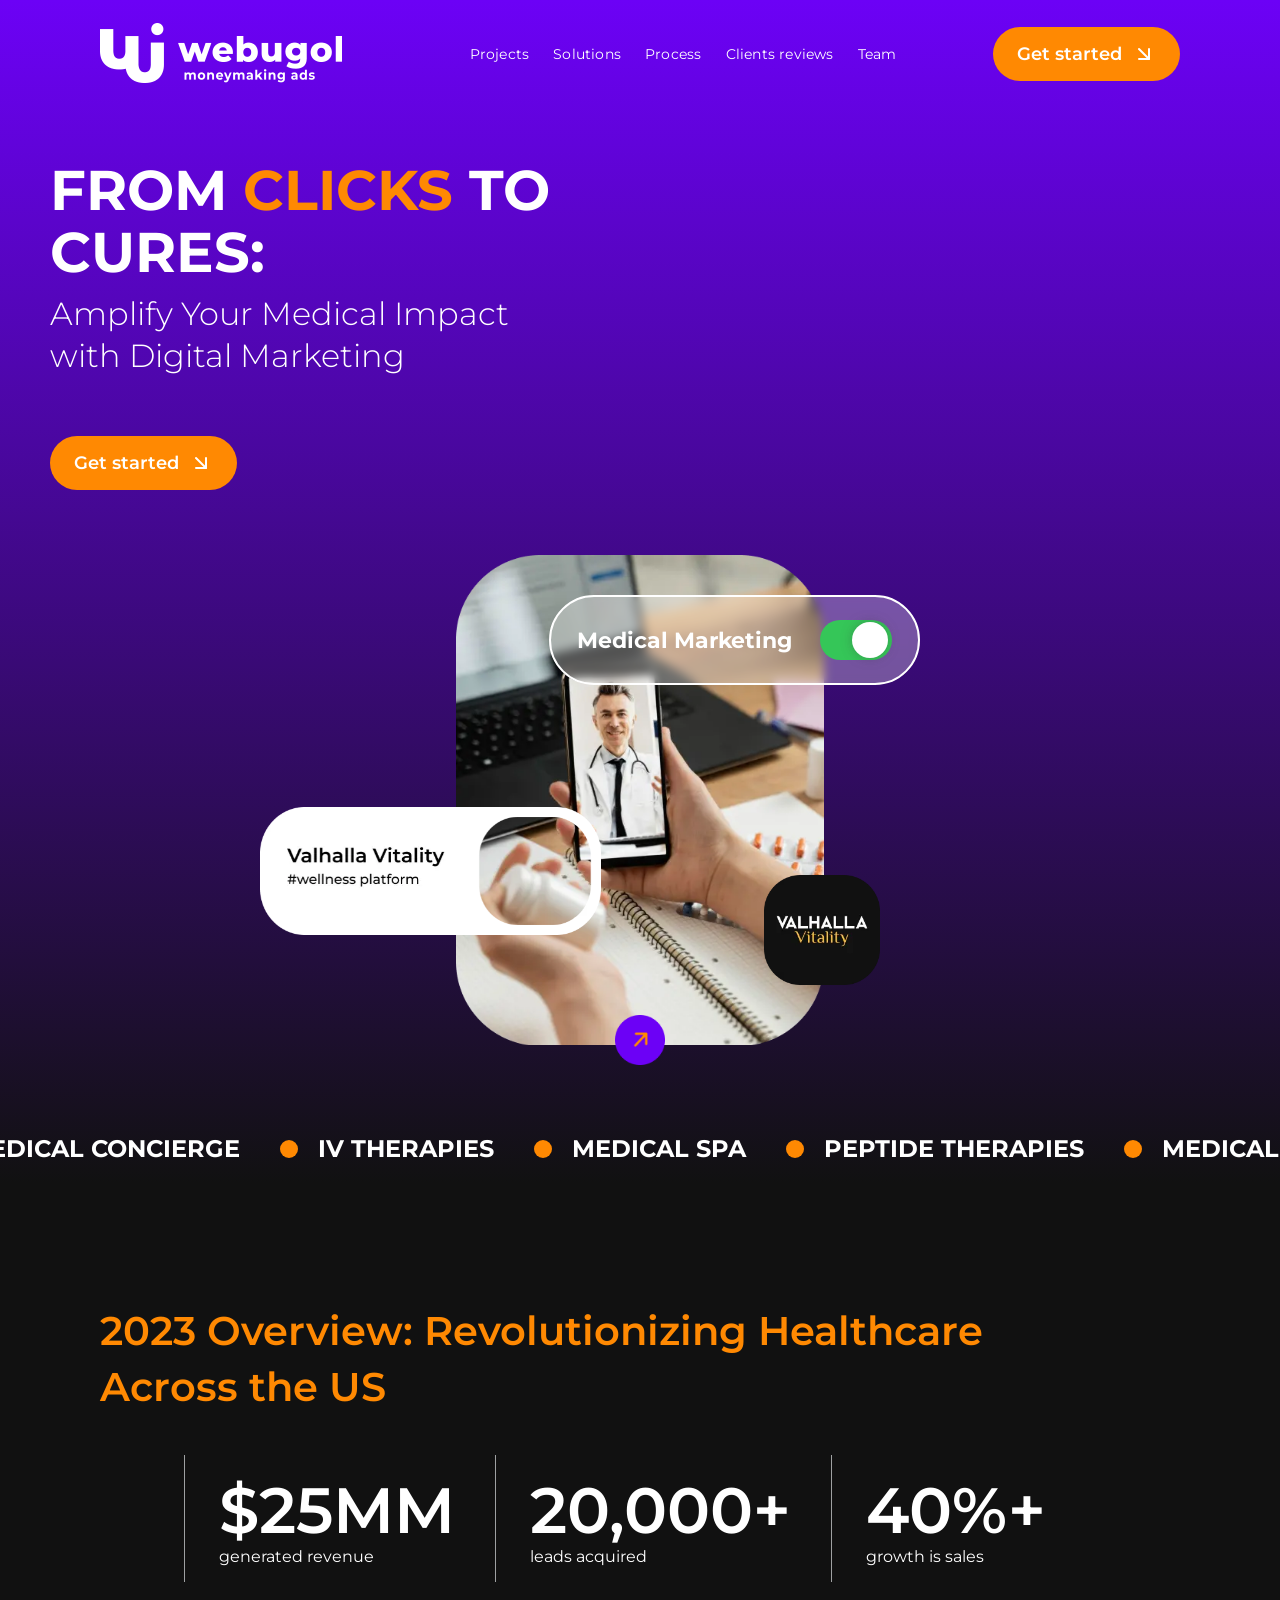
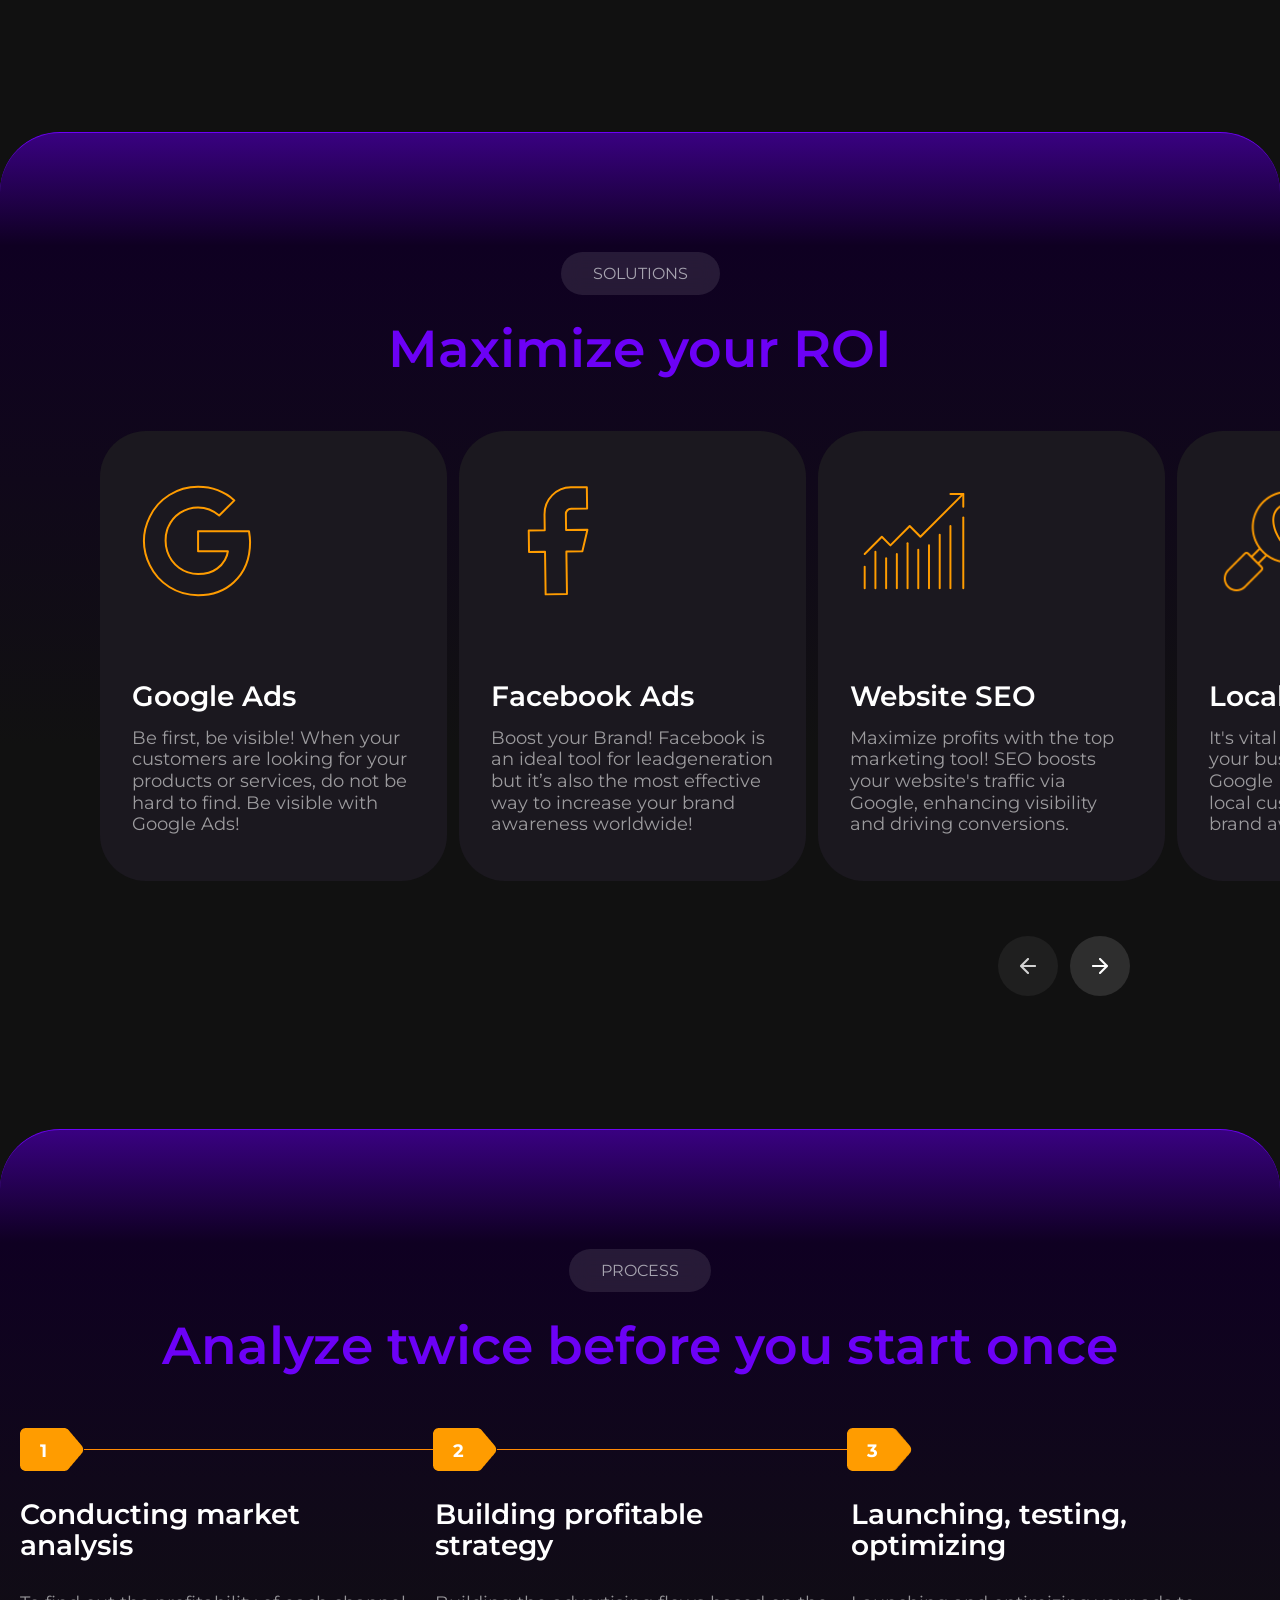
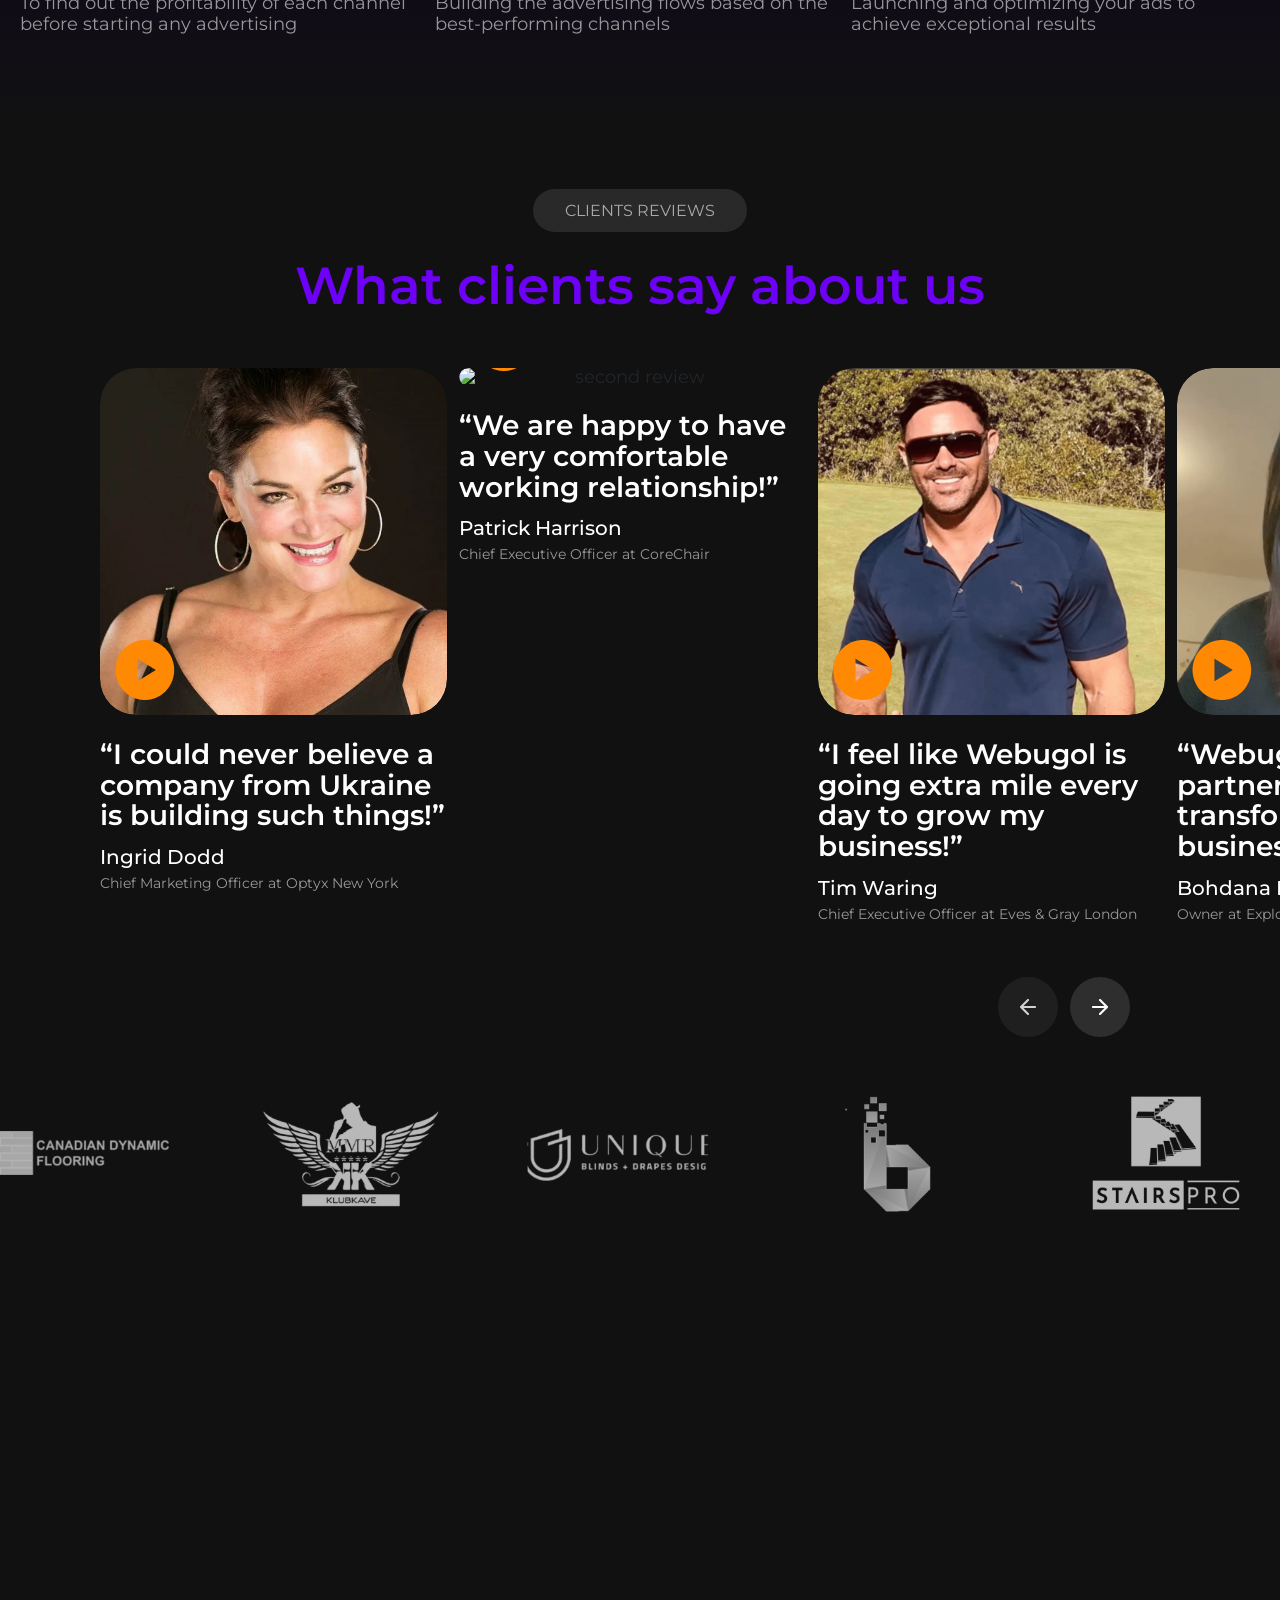
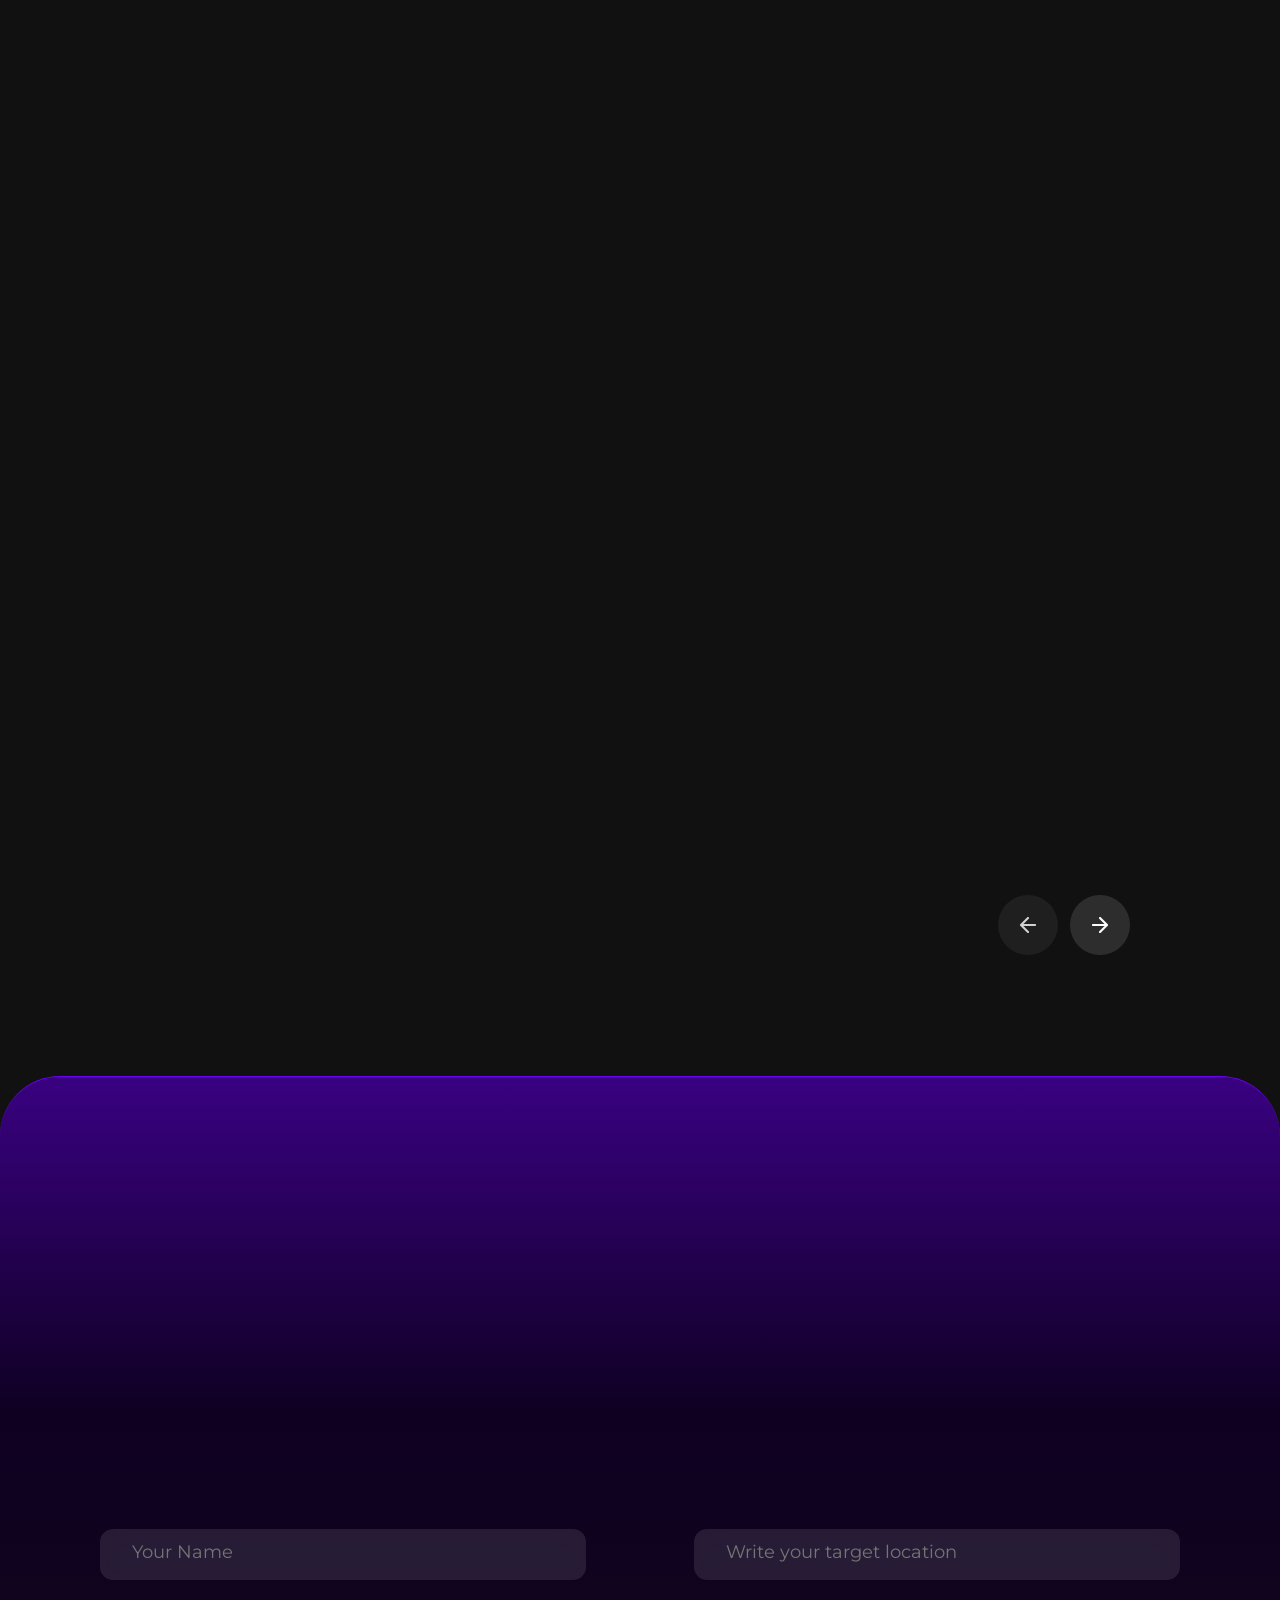
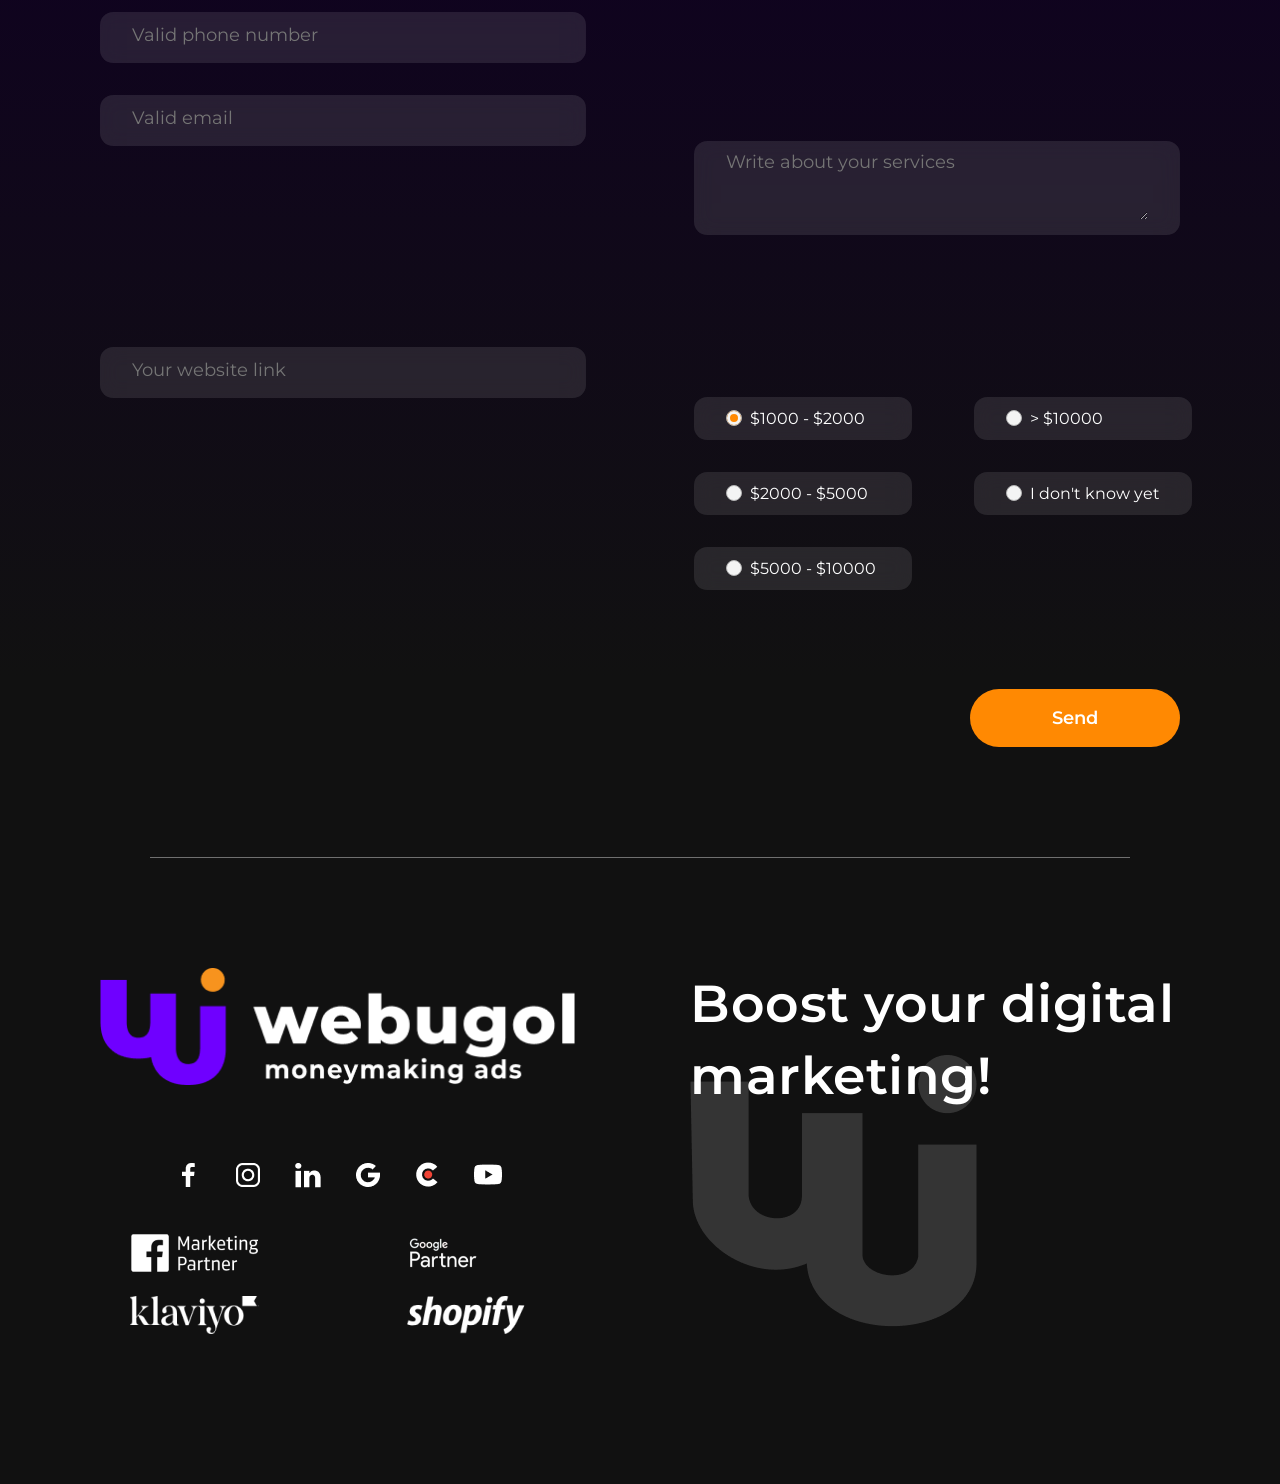
==== index.html @ f1cf2c7c "asd" ====
<!DOCTYPE html>
<html lang="en">
  <head>
    <meta charset="UTF-8" />
    <!-- Google Tag Manager -->
    <script>
      (function (w, d, s, l, i) {
        w[l] = w[l] || [];
        w[l].push({ 'gtm.start': new Date().getTime(), event: 'gtm.js' });
        var f = d.getElementsByTagName(s)[0],
          j = d.createElement(s),
          dl = l != 'dataLayer' ? '&l=' + l : '';
        j.async = true;
        j.src = 'https://www.googletagmanager.com/gtm.js?id=' + i + dl;
        f.parentNode.insertBefore(j, f);
      })(window, document, 'script', 'dataLayer', 'GTM-MC249XD');
    </script>
    <!-- End Google Tag Manager -->
    <!-- Meta Pixel Code -->
    <script>
      !(function (f, b, e, v, n, t, s) {
        if (f.fbq) return;
        n = f.fbq = function () {
          n.callMethod ? n.callMethod.apply(n, arguments) : n.queue.push(arguments);
        };
        if (!f._fbq) f._fbq = n;
        n.push = n;
        n.loaded = !0;
        n.version = '2.0';
        n.queue = [];
        t = b.createElement(e);
        t.async = !0;
        t.src = v;
        s = b.getElementsByTagName(e)[0];
        s.parentNode.insertBefore(t, s);
      })(window, document, 'script', 'https://connect.facebook.net/en_US/fbevents.js');
      fbq('init', '969975690335674');
      fbq('track', 'PageView');
    </script>
    <noscript
      ><img
        height="1"
        width="1"
        style="display: none"
        src="https://www.facebook.com/tr?id=969975690335674&ev=PageView&noscript=1"
    /></noscript>
    <!-- End Meta Pixel Code -->

    <meta http-equiv="X-UA-Compatible" content="IE=edge" />
    <meta name="viewport" content="width=device-width, initial-scale=1.0" />
    <!--FONTS-->
    <link rel="preconnect" href="https://fonts.googleapis.com" />
    <link rel="preconnect" href="https://fonts.gstatic.com" crossorigin />
    <link
      href="https://fonts.googleapis.com/css2?family=Montserrat:wght@400;500;600;700&display=swap"
      rel="stylesheet"
    />
    <!--FONTS-->
    <!-- Slider-swiper -->
    <link rel="stylesheet" href="https://cdn.jsdelivr.net/npm/swiper@9/swiper-bundle.min.css" />
    <link
      rel="stylesheet"
      href="https://cdn.jsdelivr.net/npm/bootstrap@4.0.0/dist/css/bootstrap.min.css"
      integrity="sha384-Gn5384xqQ1aoWXA+058RXPxPg6fy4IWvTNh0E263XmFcJlSAwiGgFAW/dAiS6JXm"
      crossorigin="anonymous"
    />
    <!-- Slider-swiper -->
    <title>Webugol - Moneymaking</title>
    <link href="https://unpkg.com/aos@2.3.1/dist/aos.css" rel="stylesheet" />
    <link rel="icon" type="image/x-icon" href="img/global/favicon.png" />
    <link rel="stylesheet" href="css/index.css" />
    <link rel="stylesheet" href="css/swipe.css" />
  </head>
  <body>
    <!-- Google Tag Manager (noscript) -->
    <noscript
      ><iframe
        src="https://www.googletagmanager.com/ns.html?id=GTM-MC249XD"
        height="0"
        width="0"
        style="display: none; visibility: hidden"
      ></iframe
    ></noscript>
    <!-- End Google Tag Manager (noscript) -->
    <header class="header">
      <div class="header_wrapper mycontainer">
        <nav class="navbar">
          <a href="index.html" class="logo_wrapper">
            <img src="img/global/logo.png" alt="logo" class="main-logo logo-white" />
            <img
              src="img/global/logo-color.png"
              alt="logo"
              class="main-logo logo-hide logo-color"
            />
          </a>

          <ul class="navbar_menu">
            <li><p class="nav_elem" onclick="scrollToNumbers()">Projects</p></li>
            <li><p class="nav_elem" onclick="scrollToSolutions()">Solutions</p></li>
            <li><p class="nav_elem" onclick="scrollToProcess()">Process</p></li>
            <li><p class="nav_elem" onclick="scrollToReviews()">Clients reviews</p></li>
            <li><p class="nav_elem" onclick="scrollToTeam()">Team</p></li>
          </ul>
          <div class="header_button_pair">
            <a href="#contacts" class="main_button" onclick="scrollToSub()"
              >Get started <img class="arrow_icon" src="img/global/icon_arrow.svg" alt="icon"
            /></a>
          </div>
          <div class="burger">
            <div class="burger_space" id="burger">
              <span class="stick"></span>
              <span class="stick"></span>
              <span class="stick"></span>
            </div>
          </div>
        </nav>
        <div class="popup" id="popup">
          <!-- <img src="img/main/mobbgmenu.png" alt="moblogo" class="mob_menu_bgimage" /> -->
          <div class="popup_textblock" id="popupSlide">
            <ul class="navbar_menu_mobile">
              <li><p class="nav_elem_mobile" onclick="scrollToNumbers()">Projects</p></li>
              <li>
                <p class="nav_elem_mobile" onclick="scrollToSolutions()">Solutions</p>
              </li>
              <li>
                <p class="nav_elem_mobile" onclick="scrollToProcess()">Process</p>
              </li>
              <li>
                <p class="nav_elem_mobile" onclick="scrollToReviews()">Clients reviews</p>
              </li>
              <li>
                <p class="nav_elem_mobile" onclick="scrollToTeam()">Team</p>
              </li>
            </ul>
            <div class="header_button_pair mob_menu_buttons">
              <a
                href="#contacts"
                class="main_button mob_button mob_menu_button"
                onclick="scrollToSub()"
                >Get started <img class="arrow_icon" src="img/global/icon_arrow.svg" alt="icon"
              /></a>
            </div>
          </div>
        </div>
      </div>
    </header>
    <section class="main_picture">
      <div class="main_picture_content_wrapper" id="container">
        <div class="main_picture_text_container">
          <p class="main_picture_title">
            From <span class="main_picture_text_accent">Clicks</span> to Cures:
          </p>
          <p class="main_picture_subtitle">Amplify Your Medical Impact with Digital Marketing</p>
          <a href="#" onclick="scrollToSub()" class="main_button main_main_button"
            >Get started<img
              class="arrow_icon mainarrow"
              src="img/global/icon_arrow.svg"
              alt="icon"
          /></a>
        </div>
        <div class="main_picture_swiper_wrapper">
          <div class="container-for-swiper">
            <div class="swiper mySwipermainpic">
              <div class="swiper-wrapper wrappermainpic">
                <div class="swiper-slide slidemainpic">
                  <img src="img/swipe/1.webp" class="bg_item_img" alt="1" />
                  <img src="img/swipe/1-1.webp" alt="2" class="img_from_left" />
                  <img src="img/swipe/1-2.webp" alt="3" class="img_from_right" />
                  <div class="switcher">
                    <p class="switcher_text">Medical marketing</p>
                    <div class="asdasd_wrapper">
                      <input type="checkbox" id="toggle-btn" class="asdasd fst_input" />
                      <label for="toggle-btn" class="asdasd_label"></label>
                    </div>
                  </div>
                  <img src="img/swipe/arrow.png" class="swipe_arrow" alt="swipe_arrow" />
                </div>
                <div class="swiper-slide slidemainpic">
                  <img src="img/swipe/2.webp" class="bg_item_img" alt="1" />
                  <img src="img/swipe/2-1.webp" alt="2" class="img_from_left" />
                  <img src="img/swipe/2-2.webp" alt="3" class="img_from_right" />
                  <div class="switcher">
                    <p class="switcher_text">Medical marketing</p>
                    <div class="asdasd_wrapper">
                      <input type="checkbox" id="toggle-btn" class="asdasd" />
                      <label for="toggle-btn" class="asdasd_label"></label>
                    </div>
                  </div>
                  <img src="img/swipe/arrow.png" class="swipe_arrow" alt="swipe_arrow" />
                </div>
                <div class="swiper-slide slidemainpic">
                  <img src="img/swipe/3.webp" class="bg_item_img" alt="1" />
                  <img src="img/swipe/3-1.webp" alt="2" class="img_from_left" />
                  <img src="img/swipe/3-2.webp" alt="3" class="img_from_right" />
                  <div class="switcher">
                    <p class="switcher_text">Medical marketing</p>
                    <div class="asdasd_wrapper">
                      <input type="checkbox" id="toggle-btn" class="asdasd" />
                      <label for="toggle-btn" class="asdasd_label"></label>
                    </div>
                  </div>
                  <img src="img/swipe/arrow.png" class="swipe_arrow" alt="swipe_arrow" />
                </div>
                <div class="swiper-slide slidemainpic">
                  <img src="img/swipe/4.webp" class="bg_item_img" alt="1" />
                  <img src="img/swipe/4-1.webp" alt="2" class="img_from_left" />
                  <img src="img/swipe/4-2.webp" alt="3" class="img_from_right" />
                  <div class="switcher">
                    <p class="switcher_text">Medical marketing</p>
                    <div class="asdasd_wrapper">
                      <input type="checkbox" id="toggle-btn" class="asdasd" />
                      <label for="toggle-btn" class="asdasd_label"></label>
                    </div>
                  </div>
                  <img src="img/swipe/arrow.png" class="swipe_arrow" alt="swipe_arrow" />
                </div>
                <div class="swiper-slide slidemainpic">
                  <img src="img/swipe/5.webp" class="bg_item_img" alt="1" />
                  <img src="img/swipe/5-1.webp" alt="2" class="img_from_left" />
                  <img src="img/swipe/5-2.webp" alt="3" class="img_from_right" />
                  <div class="switcher">
                    <p class="switcher_text">Medical marketing</p>
                    <div class="asdasd_wrapper">
                      <input type="checkbox" id="toggle-btn" class="asdasd" />
                      <label for="toggle-btn" class="asdasd_label"></label>
                    </div>
                  </div>
                  <img src="img/swipe/arrow.png" class="swipe_arrow" alt="swipe_arrow" />
                </div>
                <div class="swiper-slide slidemainpic">
                  <img src="img/swipe/6.webp" class="bg_item_img" alt="1" />
                  <img src="img/swipe/6-1.webp" alt="2" class="img_from_left" />
                  <img src="img/swipe/6-2.webp" alt="3" class="img_from_right" />
                  <div class="switcher">
                    <p class="switcher_text">Medical marketing</p>
                    <div class="asdasd_wrapper">
                      <input type="checkbox" id="toggle-btn" class="asdasd" />
                      <label for="toggle-btn" class="asdasd_label"></label>
                    </div>
                  </div>
                  <img src="img/swipe/arrow.png" class="swipe_arrow" alt="swipe_arrow" />
                </div>
                <div class="swiper-slide slidemainpic">
                  <img src="img/swipe/7.webp" class="bg_item_img" alt="1" />
                  <img src="img/swipe/7-1.webp" alt="2" class="img_from_left" />
                  <img src="img/swipe/7-2.webp" alt="3" class="img_from_right" />
                  <div class="switcher">
                    <p class="switcher_text">Medical marketing</p>
                    <div class="asdasd_wrapper">
                      <input type="checkbox" id="toggle-btn" class="asdasd" />
                      <label for="toggle-btn" class="asdasd_label"></label>
                    </div>
                  </div>
                  <img src="img/swipe/arrow.png" class="swipe_arrow" alt="swipe_arrow" />
                </div>
                <div class="swiper-slide slidemainpic">
                  <img src="img/swipe/8.webp" class="bg_item_img" alt="1" />
                  <img src="img/swipe/8-1.webp" alt="2" class="img_from_left" />
                  <img src="img/swipe/8-2.webp" alt="3" class="img_from_right" />
                  <div class="switcher">
                    <p class="switcher_text">Medical marketing</p>
                    <div class="asdasd_wrapper">
                      <input type="checkbox" id="toggle-btn" class="asdasd" />
                      <label for="toggle-btn" class="asdasd_label"></label>
                    </div>
                  </div>
                  <img src="img/swipe/arrow.png" class="swipe_arrow" alt="swipe_arrow" />
                </div>
                <div class="swiper-slide slidemainpic">
                  <img src="img/swipe/9.webp" class="bg_item_img" alt="1" />
                  <img src="img/swipe/9-1.webp" alt="2" class="img_from_left" />
                  <img src="img/swipe/9-2.webp" alt="3" class="img_from_right" />
                  <div class="switcher">
                    <p class="switcher_text">Medical marketing</p>
                    <div class="asdasd_wrapper">
                      <input type="checkbox" id="toggle-btn" class="asdasd" />
                      <label for="toggle-btn" class="asdasd_label"></label>
                    </div>
                  </div>
                  <img src="img/swipe/arrow.png" class="swipe_arrow" alt="swipe_arrow" />
                </div>
              </div>
            </div>
          </div>
        </div>
      </div>

      <div class="running-line righttoleft">
        <div class="running-line_wrapper">
          <p class="running-line_text">
            <span class="running-line_circle"></span>peptide therapies
          </p>

          <p class="running-line_text">
            <span class="running-line_circle"></span>Medical Concierge
          </p>

          <p class="running-line_text"><span class="running-line_circle"></span>IV Therapies</p>

          <p class="running-line_text"><span class="running-line_circle"></span>Medical spa</p>

          <p class="running-line_text"><span class="running-line_circle"></span>trt therapies</p>

          <p class="running-line_text"><span class="running-line_circle"></span>weight loss</p>

          <p class="running-line_text"><span class="running-line_circle"></span>Supplements</p>
          <p class="running-line_text">
            <span class="running-line_circle"></span>peptide therapies
          </p>

          <p class="running-line_text">
            <span class="running-line_circle"></span>Medical Concierge
          </p>

          <p class="running-line_text"><span class="running-line_circle"></span>IV Therapies</p>

          <p class="running-line_text"><span class="running-line_circle"></span>Medical spa</p>
        </div>
        <div class="running-line_wrapper">
          <p class="running-line_text">
            <span class="running-line_circle"></span>peptide therapies
          </p>

          <p class="running-line_text">
            <span class="running-line_circle"></span>Medical Concierge
          </p>

          <p class="running-line_text"><span class="running-line_circle"></span>IV Therapies</p>

          <p class="running-line_text"><span class="running-line_circle"></span>Medical spa</p>

          <p class="running-line_text"><span class="running-line_circle"></span>trt therapies</p>

          <p class="running-line_text"><span class="running-line_circle"></span>weight loss</p>

          <p class="running-line_text"><span class="running-line_circle"></span>Supplements</p>
          <p class="running-line_text">
            <span class="running-line_circle"></span>peptide therapies
          </p>

          <p class="running-line_text">
            <span class="running-line_circle"></span>Medical Concierge
          </p>

          <p class="running-line_text"><span class="running-line_circle"></span>IV Therapies</p>
        </div>
      </div>
    </section>
    <section class="numbers" id="numbers">
      <div class="number_wrapper">
        <p class="numbers_text pc_text" data-aos="fade-up" data-aos-duration="2000">
          2023 Overview: Revolutionizing Healthcare Across the US
        </p>
        <p class="numbers_text mob_text" data-aos="fade-up" data-aos-duration="1000">
          2023 Overview: Revolutionizing Healthcare Across the US
        </p>
        <div class="numbers_items_wrapper">
          <div class="numbers_items_line_wrapper" data-aos="fade-up" data-aos-duration="1000">
            <span class="numbers_deco_line"></span>
            <div class="numbers_item">
              <div class="numbers_item_number">$25MM</div>
              <p class="numbers_item_subtext">generated revenue</p>
            </div>
          </div>
          <div class="numbers_items_line_wrapper" data-aos="fade-up" data-aos-duration="1500">
            <span class="numbers_deco_line"></span>
            <div class="numbers_item">
              <div class="numbers_item_number">20,000+</div>
              <p class="numbers_item_subtext">leads acquired</p>
            </div>
          </div>
          <div class="numbers_items_line_wrapper" data-aos="fade-up" data-aos-duration="2000">
            <span class="numbers_deco_line"></span>
            <div class="numbers_item">
              <div class="numbers_item_number">40%+</div>
              <p class="numbers_item_subtext">growth is sales</p>
            </div>
          </div>
        </div>

        <script
          type="text/javascript"
          src="https://form.jotform.com/jsform/240451500550341"
        ></script>
      </div>
    </section>
    <section class="solutions" id="solutions">
      <div class="background_wrapper"></div>
      <div class="section_title_wrapper" data-aos="zoom-in">
        <h2 class="section_ti">SOLUTIONS</h2>
      </div>
      <div class="section_subtitle_wrapper" data-aos="zoom-in">
        <p class="section_subtitle">Maximize your ROI</p>
      </div>
      <div class="swiper mySwiper" data-aos="fade-up" data-aos-duration="1000">
        <div class="swiper-wrapper">
          <div class="swiper-slide first_slide">
            <div class="slide_content_wrapper">
              <img src="img/solutions/google.svg" alt="google" class="solutions_slider_icon" />
              <div class="solutions_slider_text_wrapper">
                <p class="solutions_slider_title">Google Ads</p>
                <p class="solutions_slider_text">
                  Be first, be visible! When your customers are looking for your products or
                  services, do not be hard to find. Be visible with Google Ads!
                </p>
              </div>
            </div>
          </div>
          <div class="swiper-slide">
            <div class="slide_content_wrapper">
              <img src="img/solutions/facebook.svg" alt="fb" class="solutions_slider_icon" />
              <div class="solutions_slider_text_wrapper">
                <p class="solutions_slider_title">Facebook Ads</p>
                <p class="solutions_slider_text">
                  Boost your Brand! Facebook is an ideal tool for leadgeneration but it’s also the
                  most effective way to increase your brand awareness worldwide!
                </p>
              </div>
            </div>
          </div>
          <div class="swiper-slide">
            <div class="slide_content_wrapper">
              <img src="img/solutions/website-seo.svg" alt="seo" class="solutions_slider_icon" />
              <div class="solutions_slider_text_wrapper">
                <p class="solutions_slider_title">Website SEO</p>
                <p class="solutions_slider_text">
                  Maximize profits with the top marketing tool! SEO boosts your website's traffic
                  via Google, enhancing visibility and driving conversions.
                </p>
              </div>
            </div>
          </div>
          <div class="swiper-slide">
            <div class="slide_content_wrapper">
              <img src="img/solutions/local-seo.png" alt="seo" class="solutions_slider_icon" />
              <div class="solutions_slider_text_wrapper">
                <p class="solutions_slider_title">Local SEO</p>
                <p class="solutions_slider_text">
                  It's vital for SMEs as it boosts your business's visibility on Google Maps, thus
                  promoting local customer interaction and brand awareness.
                </p>
              </div>
            </div>
          </div>
          <div class="swiper-slide">
            <div class="slide_content_wrapper">
              <img src="img/solutions/email.svg" alt="mail" class="solutions_slider_icon" />
              <div class="solutions_slider_text_wrapper">
                <p class="solutions_slider_title">Email marketing</p>
                <p class="solutions_slider_text">
                  The highest ROI digital marketing tool! Increase your sales and brand awareness
                  with eCommerce emailing funnels.
                </p>
              </div>
            </div>
          </div>
          <!-- <div class="swiper-slide last_slide">Slide 9</div> -->
        </div>
      </div>
      <div class="buttons_wrapper">
        <div class="swiper-button-prev solutions-button-prev disabled_swiper_button">
          <img src="img/sliders_buttons/right_white.png" alt="arrow" />
        </div>
        <div class="swiper-button-next solutions-button-next">
          <img src="img/sliders_buttons/right_white.png" alt="arrow" />
        </div>
      </div>
    </section>
    <section class="process" id="process">
      <div class="background_wrapper1"></div>
      <div class="section_title_wrapper process_title_wrapper" data-aos="zoom-in">
        <h2 class="section_ti">PROCESS</h2>
      </div>
      <div class="section_subtitle_wrapper" data-aos="zoom-in">
        <p class="section_subtitle">Analyze twice before you start once</p>
      </div>
      <div class="process_wrapper">
        <div class="process_123_line">
          <div class="process_line_elem_wrapper">
            <img src="img/process/1.png" alt="first" class="process_icon" />
            <span class="process_line"></span>
            <span class="process_number_in_box">1</span>
          </div>
          <div class="process_line_elem_wrapper">
            <img src="img/process/1.png" alt="second" class="process_icon" />
            <span class="process_line"></span>
            <span class="process_number_in_box">2</span>
          </div>
          <div class="process_line_elem_wrapper">
            <img src="img/process/1.png" alt="third" class="process_icon" />
            <span class="process_number_in_box">3</span>
          </div>
        </div>
        <div class="process_items_wrapper">
          <div class="wr">
            <div class="process_items_item" data-aos="fade-right" data-aos-delay="500">
              <p class="solutions_slider_title process_title">Conducting market analysis</p>
              <p class="solutions_slider_text">
                To find out the profitability of each channel before starting any advertising
              </p>
            </div>
          </div>
          <div class="wr">
            <div class="process_items_item" data-aos="fade-right" data-aos-delay="1000">
              <p class="solutions_slider_title process_title">Building profitable strategy</p>
              <p class="solutions_slider_text">
                Building the advertising flows based on the best-performing channels
              </p>
            </div>
          </div>
          <div class="wr">
            <div class="process_items_item" data-aos="fade-right" data-aos-delay="1500">
              <p class="solutions_slider_title process_title">Launching, testing, optimizing</p>
              <p class="solutions_slider_text">
                Launching and optimizing your ads to achieve exceptional results
              </p>
            </div>
          </div>
        </div>
        <div class="process_mob_items">
          <div class="process_mob_items_item" data-aos="fade-up" data-aos-duration="800">
            <div class="process_mob_items_item_arrow">
              <img src="img/process/1.png" alt="arrow" class="process_mob_arrow" />
              <span class="process_mob_number_in_box">1</span>
            </div>
            <div class="process_mob_items_item_arrow_text">
              <p class="process_mob_items_text_title">Conducting market analysis</p>
              <p class="process_mob_items_text_text">
                To find out the profitability of each channel before starting any advertising
              </p>
            </div>
          </div>
          <span class="process_line"></span>
          <div class="process_mob_items_item" data-aos="fade-up" data-aos-duration="800">
            <div class="process_mob_items_item_arrow">
              <img src="img/process/1.png" alt="arrow" class="process_mob_arrow" />
              <span class="process_mob_number_in_box">2</span>
            </div>
            <div class="process_mob_items_item_arrow_text">
              <p class="process_mob_items_text_title">Building profitable strategy</p>
              <p class="process_mob_items_text_text">
                Building the advertising flows based on the best-performing channels
              </p>
            </div>
          </div>
          <span class="process_line"></span>
          <div class="process_mob_items_item" data-aos="fade-up" data-aos-duration="800">
            <div class="process_mob_items_item_arrow">
              <img src="img/process/1.png" alt="arrow" class="process_mob_arrow" />
              <span class="process_mob_number_in_box">3</span>
            </div>
            <div class="process_mob_items_item_arrow_text">
              <p class="process_mob_items_text_title">Launching, testing, optimizing</p>
              <p class="process_mob_items_text_text">
                Launching and optimizing your ads to achieve exceptional results
              </p>
            </div>
          </div>
          <span class="process_line"></span>
        </div>
      </div>
    </section>
    <section class="reviews" id="reviews">
      <div class="section_title_wrapper reviews_title_wrapper" data-aos="zoom-in">
        <h2 class="section_ti">Clients reviews</h2>
      </div>
      <div class="section_subtitle_wrapper" data-aos="zoom-in">
        <p class="section_subtitle">What clients say about us</p>
      </div>
      <div class="swiper mySwiper1" data-aos="fade-up" data-aos-duration="1000">
        <div class="swiper-wrapper reviews_swiper_wrapper">
          <div class="swiper-slide reviews_swiper_slide first_slide">
            <div class="reviews_image_wrapper">
              <img
                src="img/reviews/Ingrid.webp"
                alt="first review"
                class="reviews_video_image"
                data-toggle="modal"
                data-target="#exampleModal"
              />
              <div class="playbutton_wrapper">
                <img
                  src="img/reviews/play.png"
                  alt="play button"
                  class="play_button"
                  data-toggle="modal"
                  data-target="#exampleModal"
                />
              </div>
            </div>
            <div class="reviews_content_wrapper">
              <p class="reviews_content_title">
                “I could never believe a company from Ukraine is building such things!”
              </p>
              <p class="reviews_content_name">Ingrid Dodd</p>
              <p class="reviews_content_position">Chief Marketing Officer at Optyx New York</p>
            </div>
          </div>

          <div class="swiper-slide reviews_swiper_slide first_slide">
            <div class="reviews_image_wrapper" data-toggle="modal" data-target="#exampleModal2">
              <img src="img/reviews/Patrick.webp" alt="second review" class="reviews_video_image" />
              <div class="playbutton_wrapper">
                <img src="img/reviews/play.png" alt="play button" class="play_button" />
              </div>
            </div>
            <div class="reviews_content_wrapper">
              <p class="reviews_content_title">
                “We are happy to have a very comfortable working relationship!”
              </p>
              <p class="reviews_content_name">Patrick Harrison</p>
              <p class="reviews_content_position">Chief Executive Officer at CoreChair</p>
            </div>
          </div>

          <div class="swiper-slide reviews_swiper_slide first_slide">
            <div class="reviews_image_wrapper" data-toggle="modal" data-target="#exampleModa4">
              <img src="img/reviews/Tim.webp" alt="fourth review" class="reviews_video_image" />
              <div class="playbutton_wrapper">
                <img src="img/reviews/play.png" alt="play button" class="play_button" />
              </div>
            </div>
            <div class="reviews_content_wrapper">
              <p class="reviews_content_title">
                “I feel like Webugol is going extra mile every day to grow my business!”
              </p>
              <p class="reviews_content_name">Tim Waring</p>
              <p class="reviews_content_position">Chief Executive Officer at Eves & Gray London</p>
            </div>
          </div>
          <div class="swiper-slide reviews_swiper_slide first_slide">
            <div class="reviews_image_wrapper" data-toggle="modal" data-target="#exampleModal3">
              <img src="img/reviews/Bohdana.webp" alt="third review" class="reviews_video_image" />
              <div class="playbutton_wrapper">
                <img src="img/reviews/play.png" alt="play button" class="play_button" />
              </div>
            </div>
            <div class="reviews_content_wrapper">
              <p class="reviews_content_title">
                “Webugol is a reliable partner that transformed our business!”
              </p>
              <p class="reviews_content_name">Bohdana Kaflyuk</p>
              <p class="reviews_content_position">Owner at Explore Agency</p>
            </div>
          </div>
        </div>
      </div>
      <div class="buttons_wrapper">
        <div class="swiper-button-prev reviews_button-prev">
          <img src="img/sliders_buttons/right_white.png" alt="arrow" />
        </div>
        <div class="swiper-button-next reviews_button-next">
          <img src="img/sliders_buttons/right_white.png" alt="arrow" />
        </div>
      </div>
      <div
        class="modal fade"
        id="exampleModal"
        tabindex="-1"
        role="dialog"
        aria-labelledby="exampleModalLabel"
        aria-hidden="true"
      >
        <div class="modal-dialog" role="document">
          <div class="modal-content" id="yt-player">
            <iframe class="modal_video" src="https://www.youtube.com/embed/Ossqc7xKtyM"> </iframe>
          </div>
        </div>
      </div>
      <div
        class="modal fade"
        id="exampleModal2"
        tabindex="-1"
        role="dialog"
        aria-labelledby="exampleModalLabel"
        aria-hidden="true"
      >
        <div class="modal-dialog" role="document">
          <div class="modal-content" id="yt-player">
            <iframe class="modal_video" src="https://www.youtube.com/embed/WrkdFYnJGks"> </iframe>
          </div>
        </div>
      </div>
      <div
        class="modal fade"
        id="exampleModal3"
        tabindex="-1"
        role="dialog"
        aria-labelledby="exampleModalLabel"
        aria-hidden="true"
      >
        <div class="modal-dialog" role="document">
          <div class="modal-content" id="yt-player">
            <iframe class="modal_video" src="https://www.youtube.com/embed/Z5htoHU8E38"> </iframe>
          </div>
        </div>
      </div>
      <div
        class="modal fade"
        id="exampleModa4"
        tabindex="-1"
        role="dialog"
        aria-labelledby="exampleModalLabel"
        aria-hidden="true"
      >
        <div class="modal-dialog" role="document">
          <div class="modal-content" id="yt-player">
            <iframe class="modal_video" src="https://www.youtube.com/embed/IrHXg92Vg6E"> </iframe>
          </div>
        </div>
      </div>
    </section>
    <div class="wrap_line">
      <div class="running-line imgrighttoleft pad-fix" data-aos="zoom-in" data-aos-duration="2000">
        <div class="running-line_wrapper img_running_line">
          <img
            src="img/clients/corechair.webp"
            alt="corechair"
            class="running_line_img main_corechair"
          />
          <img
            src="img/clients/lhk.webp"
            alt="lady health Klinik"
            class="running_line_img lhk"
          /><img
            src="img/clients/servotech.webp"
            alt="servotech"
            class="running_line_img servotech"
          />
          <img src="img/clients/optyx.webp" alt="optyx" class="running_line_img optyx" /><img
            src="img/clients/valhalla.webp"
            alt="valhalla"
            class="running_line_img valhalla"
          />
          <img src="img/clients/revamp.webp" alt="corechair" class="running_line_img corechair" />
          <img src="img/clients/valhala.webp" alt="corechair" class="running_line_img corechair" />
          <img src="img/clients/fitfest.webp" alt="corechair" class="running_line_img corechair" />
          <img src="img/clients/canadian.webp" alt="corechair" class="running_line_img corechair" />
          <img src="img/clients/KK.webp" alt="corechair" class="running_line_img corechair" />
          <img src="img/clients/uniol.webp" alt="corechair" class="running_line_img corechair" />
        </div>
        <div class="running-line_wrapper img_running_line">
          <img
            src="img/clients/corechair.webp"
            alt="corechair"
            class="running_line_img main_corechair"
          />
          <img
            src="img/clients/lhk.webp"
            alt="lady health Klinik"
            class="running_line_img lhk"
          /><img
            src="img/clients/servotech.webp"
            alt="servotech"
            class="running_line_img servotech"
          />
          <img src="img/clients/optyx.webp" alt="optyx" class="running_line_img optyx" /><img
            src="img/clients/valhalla.webp"
            alt="valhalla"
            class="running_line_img valhalla"
          />
          <img src="img/clients/revamp.webp" alt="corechair" class="running_line_img corechair" />
          <img src="img/clients/valhala.webp" alt="corechair" class="running_line_img corechair" />
          <img src="img/clients/fitfest.webp" alt="corechair" class="running_line_img corechair" />
          <img src="img/clients/canadian.webp" alt="corechair" class="running_line_img corechair" />
          <img src="img/clients/KK.webp" alt="corechair" class="running_line_img corechair" />
          <img src="img/clients/uniol.webp" alt="corechair" class="running_line_img corechair" />
          <img src="img/clients/bildex.webp" alt="corechair" class="running_line_img corechair" />
          <img src="img/clients/stairs.webp" alt="corechair" class="running_line_img corechair" />
          <img src="img/clients/drobot.webp" alt="corechair" class="running_line_img corechair" />
          <img
            src="img/clients/servicedeck.webp"
            alt="corechair"
            class="running_line_img corechair"
          />
          <img src="img/clients/lily.webp" alt="corechair" class="running_line_img corechair" />
          <img
            src="img/clients/mainstream.webp"
            alt="corechair"
            class="running_line_img corechair"
          />
          <img src="img/clients/mcs.webp" alt="corechair" class="running_line_img corechair" />
          <img src="img/clients/DS.webp" alt="corechair" class="running_line_img corechair" />
          <img src="img/clients/quyality.webp" alt="corechair" class="running_line_img corechair" />
          <img src="img/clients/bryer.webp" alt="corechair" class="running_line_img corechair" />
          <img src="img/clients/car.webp" alt="corechair" class="running_line_img corechair" />
        </div>
        <div class="running-line_wrapper img_running_line">
          <img src="img/clients/bildex.webp" alt="corechair" class="running_line_img corechair" />
          <img src="img/clients/stairs.webp" alt="corechair" class="running_line_img corechair" />
          <img src="img/clients/drobot.webp" alt="corechair" class="running_line_img corechair" />
          <img
            src="img/clients/servicedeck.webp"
            alt="corechair"
            class="running_line_img corechair"
          />
          <img src="img/clients/lily.webp" alt="corechair" class="running_line_img corechair" />
          <img
            src="img/clients/mainstream.webp"
            alt="corechair"
            class="running_line_img corechair"
          />
          <img src="img/clients/mcs.webp" alt="corechair" class="running_line_img corechair" />
          <img src="img/clients/DS.webp" alt="corechair" class="running_line_img corechair" />
          <img src="img/clients/quyality.webp" alt="corechair" class="running_line_img corechair" />
          <img src="img/clients/bryer.webp" alt="corechair" class="running_line_img corechair" />
          <img src="img/clients/car.webp" alt="corechair" class="running_line_img corechair" />
        </div>
      </div>
    </div>
    <section class="ready">
      <div class="ready_wrapper">
        <div class="ready_content_wrapper" data-aos="zoom-in" data-aos-duration="1000">
          <p class="ready_title">Ready to get started?</p>
          <p class="ready_subtitle">
            Contact our team to start your<span class="dont_show_mob"> digital</span> marketing
            journey and transform your business!
          </p>
          <a
            href="#contacts"
            onclick="scrollToSub()"
            id="team"
            class="main_button mob_button ready_button"
            >Get started<img class="arrow_icon" src="img/global/icon_arrow.svg" alt="icon"
          /></a>
        </div>
      </div>
    </section>

    <section class="team">
      <div
        class="section_title_wrapper team_title_wrapper reviews_title_wrapper"
        data-aos="zoom-in"
      >
        <h2 class="section_ti">TEAM</h2>
      </div>
      <div class="section_subtitle_wrapper" data-aos="zoom-in">
        <p class="section_subtitle team_subtitle">Marketing team to achieve your goals</p>
      </div>
      <div class="swiper mySwiper3" data-aos="fade-up" data-aos-duration="1000">
        <div class="swiper-wrapper team_swiper_wrapper">
          <div class="swiper-slide reviews_swiper_slide team_swiper_slide first_slide">
            <div class="reviews_image_wrapper">
              <img src="img/team/ugolkov.webp" alt="ugolkov" class="reviews_video_image" />
            </div>
            <div class="team_content_wrapper reviews_content_wrapper">
              <p class="team_content_title">Eugene Ugolkov</p>
              <p class="team_content_subtitle">Commercial Director and Co-founder</p>
            </div>
          </div>
          <div class="swiper-slide reviews_swiper_slide team_swiper_slide first_slide">
            <div class="reviews_image_wrapper">
              <img src="img/team/hlushko.webp" alt="hlushko" class="reviews_video_image" />
            </div>
            <div class="team_content_wrapper reviews_content_wrapper">
              <p class="team_content_title">Oksana Hlushko</p>
              <p class="team_content_subtitle">Digital Marketing Expert</p>
            </div>
          </div>
          <div class="swiper-slide reviews_swiper_slide team_swiper_slide first_slide">
            <div class="reviews_image_wrapper">
              <img src="img/team/oprysko.webp" alt="oprysko" class="reviews_video_image" />
            </div>
            <div class="team_content_wrapper reviews_content_wrapper">
              <p class="team_content_title">Andrii Oprysko</p>
              <p class="team_content_subtitle">Social media specialist</p>
            </div>
          </div>
          <div class="swiper-slide reviews_swiper_slide team_swiper_slide first_slide">
            <div class="reviews_image_wrapper">
              <img src="img/team/pushkova.webp" alt="pushkova" class="reviews_video_image" />
            </div>
            <div class="team_content_wrapper reviews_content_wrapper">
              <p class="team_content_title">Veronika Pushkova</p>
              <p class="team_content_subtitle">Google Ads specialist</p>
            </div>
          </div>
          <div class="swiper-slide reviews_swiper_slide team_swiper_slide first_slide">
            <div class="reviews_image_wrapper">
              <img src="img/team/olenamyts.webp" alt="myts" class="reviews_video_image" />
            </div>
            <div class="team_content_wrapper reviews_content_wrapper">
              <p class="team_content_title">Olena Myts</p>
              <p class="team_content_subtitle">Head of SEO</p>
            </div>
          </div>
          <div class="swiper-slide reviews_swiper_slide team_swiper_slide first_slide">
            <div class="reviews_image_wrapper">
              <img src="img/team/hevakovska.webp" alt="hevakovska" class="reviews_video_image" />
            </div>
            <div class="team_content_wrapper reviews_content_wrapper">
              <p class="team_content_title">Oksana Hevakovska</p>
              <p class="team_content_subtitle">Account Strategist</p>
            </div>
          </div>
          <div class="swiper-slide reviews_swiper_slide team_swiper_slide first_slide">
            <div class="reviews_image_wrapper">
              <img src="img/team/olenaartiukh.webp" alt="Artiukh" class="reviews_video_image" />
            </div>
            <div class="team_content_wrapper reviews_content_wrapper">
              <p class="team_content_title">Olena Artiukh</p>
              <p class="team_content_subtitle">SEO Specialist/Linkbuilder</p>
            </div>
          </div>

          <!-- <div class="swiper-slide last_slide">Slide 9</div> -->
        </div>
      </div>
      <div class="buttons_wrapper">
        <div class="swiper-button-prev team_button-prev">
          <img src="img/sliders_buttons/right_white.png" alt="arrow" />
        </div>
        <div class="swiper-button-next team_button-next">
          <img src="img/sliders_buttons/right_white.png" alt="arrow" />
        </div>
      </div>
    </section>
    <section class="sub" id="sub">
      <div
        class="section_title_wrapper team_title_wrapper reviews_title_wrapper"
        data-aos="zoom-in"
      >
        <h2 class="section_ti">FORM</h2>
      </div>
      <div class="section_subtitle_wrapper" data-aos="zoom-in">
        <p class="section_subtitle">Fill out the form once and receive market analysis</p>
      </div>
      <div class="sub_wrapper">
        <form class="sub_form_form forma" id="javascript_form">
          <div class="mainform_inputs_wrapper">
            <div class="input-container hiden" data-aos="fade-up" data-aos-duration="800">
              <input type="text" name="Subject" value="New Customer from website Medics" />
            </div>

            <div class="input-container hiden" data-aos="fade-up" data-aos-duration="800">
              <input required type="text" name="text" value="New customer from website Medics" />
            </div>
            <div class="form_left_side_wrapper">
              <div class="question_wrapper">
                <p class="form_question" data-aos="zoom-in">
                  Please share your contact information
                </p>
                <p class="form_subquestion" data-aos="zoom-in">
                  We will use it to send you the market analysis
                </p>
                <div class="form_pair_wrapper">
                  <div class="input-container">
                    <input required type="text" name="extra_name" placeholder="Your Name" />
                  </div>

                  <div class="input-container">
                    <input
                      required
                      type="tel"
                      name="extra_phone_number"
                      placeholder="Valid phone number"
                      class="phone_numba"
                    />
                  </div>
                  <div class="input-container">
                    <input required type="email" name="extra_email" placeholder="Valid email" />
                  </div>
                </div>
              </div>
              <!-- <div class="question_wrapper">
                <p class="form_question" data-aos="zoom-in">
                  Phone Number,<br />
                  Email
                </p>
                <p class="form_subquestion" data-aos="zoom-in">
                  Phone number and email help to better communicate with you!
                </p>
                <div class="form_pair_wrapper"></div>
              </div> -->

              <div class="question_wrapper">
                <p class="form_question" data-aos="zoom-in">What's your website link?</p>
                <p class="form_subquestion" data-aos="zoom-in">
                  We will evaluate how well your website attracts and retains customers
                </p>
                <div class="form_pair_wrapper">
                  <div class="input-container">
                    <input required type="text" name="extra_link" placeholder="Your website link" />
                  </div>
                </div>
              </div>
            </div>
            <div class="form_right_side_wrapper">
              <div class="question_wrapper">
                <p class="form_question" data-aos="zoom-in">
                  What is the target location of your potential?
                </p>
                <p class="form_subquestion" data-aos="zoom-in">
                  We will collect data for your specific area
                </p>
                <div class="form_pair_wrapper">
                  <div class="input-container">
                    <input
                      required
                      type="text"
                      name="extra_target"
                      placeholder="Write your target location"
                    />
                  </div>
                </div>
              </div>
              <div class="question_wrapper">
                <p class="form_question" data-aos="zoom-in">
                  Please tell us about the services you would like to promote
                </p>
                <p class="form_subquestion" data-aos="zoom-in">
                  We will prepare audiences and keyword lists for your target services
                </p>
                <div class="form_pair_wrapper">
                  <div class="input-container">
                    <textarea
                      required
                      name="extra_about"
                      placeholder="Write about your services"
                    ></textarea>
                  </div>
                </div>
              </div>
              <div class="question_wrapper">
                <p class="form_question" data-aos="zoom-in">
                  What is the target budget you would like to allocate?
                </p>
                <p class="form_subquestion" data-aos="zoom-in">
                  We will evaluate how well your website attracts and retains customers
                </p>
                <div class="form_pair_wrapper">
                  <div class="form_selector_wrapper">
                    <div class="wrap_three_radio">
                      <div class="radio">
                        <input
                          class="radio_but"
                          type="radio"
                          id="fst"
                          name="invest"
                          value="$1000 - $2000"
                          checked
                        />
                        <label for="fst" class="radio-label">$1000 - $2000</label>
                      </div>
                      <div class="radio">
                        <input
                          class="radio_but"
                          type="radio"
                          id="scd"
                          name="invest"
                          value="$2000 - $5000"
                        />
                        <label for="scd" class="radio-label">$2000 - $5000</label>
                      </div>
                      <div class="radio">
                        <input
                          class="radio_but"
                          type="radio"
                          id="trd"
                          name="invest"
                          value="$5000 - $10000"
                        />
                        <label for="trd" class="radio-label">$5000 - $10000</label>
                      </div>
                    </div>
                    <div class="wrap_two_radio">
                      <div class="radio">
                        <input
                          class="radio_but"
                          type="radio"
                          id="fth"
                          name="invest"
                          value="> $10000"
                        />
                        <label for="fth" class="radio-label">> $10000</label>
                      </div>
                      <div class="radio">
                        <input
                          class="radio_but"
                          type="radio"
                          id="more"
                          name="invest"
                          value="I don't know yet"
                        />
                        <label for="more" class="radio-label">I don't know yet</label>
                      </div>
                    </div>
                    <div></div>
                  </div>
                </div>
              </div>
            </div>
          </div>
          <input id="js_send" type="submit" value="Send" class="main_button form_button" />
          <div class="input-container hiden">
            <input type="text" name="extra_budget" class="hiden_radio" value="" />
          </div>
        </form>
      </div>
    </section>
    <div class="deco_line_wrapper">
      <span class="sub_deco_line" data-aos="fade-up"></span>
    </div>
    <footer data-aos="fade-up">
      <div class="footer_wrapper">
        <div class="footer_texts_wrapper">
          <img src="img/footer/logo.png" alt="logo" class="footer_logo" />

          <div class="logos_wrapper">
            <div class="footer_logos_wrapper">
              <a href="https://www.facebook.com/webugol/" target="_blank"
                ><img src="img/footer/facebook.png" alt="fb" class="footer_logo_links"
              /></a>
              <a href="https://www.instagram.com/webugol/" target="_blank"
                ><img src="img/footer/instagram.png" alt="inst" class="footer_logo_links"
              /></a>
              <a href="https://www.linkedin.com/company/webugol/" target="_blank"
                ><img src="img/footer/linkedin.png" alt="linkedin" class="footer_logo_links"
              /></a>
              <a
                target="_blank"
                href="https://www.google.com/maps/place/Webugol+-+%D0%9C%D0%B0%D1%80%D0%BA%D0%B5%D1%82%D0%B8%D0%BD%D0%B3%D0%BE%D0%B2%D0%B0+%D0%B0%D0%B3%D0%B5%D0%BD%D1%86%D1%96%D1%8F/@49.8523671,24.0207104,17z/data=!3m1!4b1!4m5!3m4!1s0x473add9a181694ad:0x36b4b7078b0aac35!8m2!3d49.8523671!4d24.0228991"
                ><img src="img/footer/google.png" alt="google" class="footer_logo_links"
              /></a>
              <a href="https://clutch.co/profile/webugol#summary" target="_blank"
                ><img src="img/footer/c.png" alt="c" class="footer_logo_links"
              /></a>
              <a href="https://www.youtube.com/channel/UCTz9pjgaffPnINNaLWF-gOQ" target="_blank"
                ><img src="img/footer/youtube.png" alt="youtube" class="footer_logo_links"
              /></a>
            </div>
            <div class="footer_partners_wrapper">
              <div class="footer_partners_pair">
                <div class="footer_partner_wrapper">
                  <img src="img/footer/fbpartner.png" alt="fbpartner" class="footer_partner" />
                </div>
                <div class="footer_partner_wrapper">
                  <img src="img/footer/klaviyo.png" alt="klaviyo" class="footer_partner" />
                </div>
              </div>
              <div class="footer_partners_pair right_pair">
                <div class="footer_partner_wrapper">
                  <img src="img/footer/googlepartner.png" alt="google" class="footer_partner" />
                </div>
                <div class="footer_partner_wrapper">
                  <img src="img/footer/shopify.png" alt="shopify" class="footer_partner" />
                </div>
              </div>
            </div>
          </div>
        </div>
        <div class="logos_wrapper rightside_l">
          <img src="img/footer/footerbglogo.png" alt="bglogo" class="bglogofooter" />
          <p class="footer_right_side_text">Boost your digital marketing!</p>
        </div>
      </div>
    </footer>

    <script
      src="https://code.jquery.com/jquery-3.3.1.slim.min.js"
      integrity="sha384-q8i/X+965DzO0rT7abK41JStQIAqVgRVzpbzo5smXKp4YfRvH+8abtTE1Pi6jizo"
      crossorigin="anonymous"
    ></script>
    <script
      src="https://cdn.jsdelivr.net/npm/popper.js@1.14.7/dist/umd/popper.min.js"
      integrity="sha384-UO2eT0CpHqdSJQ6hJty5KVphtPhzWj9WO1clHTMGa3JDZwrnQq4sF86dIHNDz0W1"
      crossorigin="anonymous"
    ></script>
    <script
      src="https://cdn.jsdelivr.net/npm/bootstrap@4.3.1/dist/js/bootstrap.min.js"
      integrity="sha384-JjSmVgyd0p3pXB1rRibZUAYoIIy6OrQ6VrjIEaFf/nJGzIxFDsf4x0xIM+B07jRM"
      crossorigin="anonymous"
    ></script>
    <script src="https://unpkg.com/aos@2.3.1/dist/aos.js"></script>
    <script src="js/script.js"></script>
    <!-- <script>
      var submitButton = document.getElementById('submit_form');
      var form = document.getElementById('email_form');
      form.addEventListener('submit', function (e) {
        setTimeout(function () {
          submitButton.value = 'Sending...';
          submitButton.disabled = true;
        }, 1);
        setTimeout(() => {
          window.location.href = 'thankyou.html';
        }, 1000);
      });
    </script> -->
    <!-- Swiper JS -->
    <script src="https://cdn.jsdelivr.net/npm/swiper@9/swiper-bundle.min.js"></script>
    <!-- Swiper JS -->
    <!-- Initialize Swiper -->
    <script>
      var swipermain = new Swiper('.mySwipermainpic', {
        slidesPerView: 1,
        effect: 'fade',
        fadeEffect: {
          crossFade: true,
        },
        loop: true,
        autoplay: {
          delay: 5000,
          disableOnInteraction: false,
        },
      });

      setTimeout(() => {
        document.querySelector('.fst_input').checked = true;
      }, 1000);
      let allsliders = document.querySelectorAll('.slidemainpic');
      swipermain.on('transitionEnd', function (e) {
        allsliders.forEach((item) => {
          if (item.classList.contains('swiper-slide-active')) {
            setTimeout(() => {
              item.children[3].children[1].children[0].checked = true;
            }, 1000);
          } else {
            item.children[3].children[1].children[0].checked = false;
          }
        });
      });
    </script>
    <script>
      var swiper = new Swiper('.mySwiper', {
        slidesOffsetAfter: 100,
        slidesOffsetBefore: 150,
        slidesPerView: 4.7,
        navigation: {
          nextEl: '.solutions-button-next',
          prevEl: '.solutions-button-prev',
          disabledClass: 'disabled_swiper_button',
        },
        breakpoints: {
          // when window width is >= 320px
          320: {
            slidesPerView: 1.3,
            spaceBetween: 12,
            slideToClickedSlide: true,
            slidesOffsetBefore: 20,
            slidesOffsetAfter: 20,
          },
          755: {
            slidesPerView: 2.6,
            spaceBetween: 12,
            slideToClickedSlide: true,
            slidesOffsetBefore: 20,
            slidesOffsetAfter: 20,
          },
          // when window width is >= 480px
          1100: {
            slidesPerView: 3.6,
            spaceBetween: 12,
            slideToClickedSlide: true,
            slidesOffsetBefore: 100,
            slidesOffsetAfter: 100,
          },
          // when window width is >= 640px
          1510: {
            slidesPerView: 4.7,
            spaceBetween: 12,
            slideToClickedSlide: true,
            slidesOffsetBefore: 150,
            slidesOffsetAfter: 50,
          },
          1800: {
            slidesPerView: 4.5,
            spaceBetween: 12,
            slideToClickedSlide: true,
            slidesOffsetBefore: 150,
            slidesOffsetAfter: 50,
          },
        },
      });
    </script>
    <script>
      var swiper1 = new Swiper('.mySwiper1', {
        slidesOffsetAfter: 100,
        slidesOffsetBefore: 150,
        slidesPerView: 4.7,
        navigation: {
          nextEl: '.reviews_button-next',
          prevEl: '.reviews_button-prev',
          disabledClass: 'disabled_swiper_button',
        },
        breakpoints: {
          // when window width is >= 320px
          320: {
            slidesPerView: 1.25,
            spaceBetween: 12,

            slidesOffsetBefore: 20,
            slidesOffsetAfter: 20,
          },
          755: {
            slidesPerView: 2.6,
            spaceBetween: 12,

            slidesOffsetBefore: 20,
            slidesOffsetAfter: 20,
          },
          // when window width is >= 480px
          1100: {
            slidesPerView: 3.6,
            spaceBetween: 12,

            slidesOffsetBefore: 100,
            slidesOffsetAfter: 100,
          },
          // when window width is >= 640px
          1510: {
            slidesPerView: 4,
            spaceBetween: 12,

            slidesOffsetBefore: 0,
            slidesOffsetAfter: 0,
          },
        },
      });
    </script>
    <script>
      var swiper2 = new Swiper('.mySwiper3', {
        // slidesOffsetAfter: 0,
        // slidesOffsetBefore: 0,
        // slidesPerView: 4.2,
        navigation: {
          nextEl: '.team_button-next',
          prevEl: '.team_button-prev',
          disabledClass: 'disabled_swiper_button',
        },
        observer: true,
        observeParents: true,
        breakpoints: {
          // when window width is >= 320px
          320: {
            slidesPerView: 1.3,
            spaceBetween: 12,
            slideToClickedSlide: true,
            slidesOffsetBefore: 20,
            slidesOffsetAfter: 20,
          },
          755: {
            slidesPerView: 2.6,
            spaceBetween: 12,
            slideToClickedSlide: true,
            slidesOffsetBefore: 20,
            slidesOffsetAfter: 20,
          },
          // when window width is >= 480px
          1100: {
            slidesPerView: 3.6,
            spaceBetween: 12,
            slideToClickedSlide: true,
            slidesOffsetBefore: 100,
            slidesOffsetAfter: 100,
          },
          // when window width is >= 640px
          1510: {
            slidesPerView: 4.2,
            spaceBetween: 12,
            slideToClickedSlide: true,
            slidesOffsetBefore: 150,
            slidesOffsetAfter: 100,
          },
          1650: {
            slidesPerView: 4.2,
            spaceBetween: 12,
            slideToClickedSlide: true,
            slidesOffsetBefore: 150,
            slidesOffsetAfter: 50,
          },
          1800: {
            slidesPerView: 4.2,
            spaceBetween: 12,
            slideToClickedSlide: true,
            slidesOffsetBefore: 150,
            slidesOffsetAfter: -70,
          },
        },
      });
    </script>
    <!-- Initialize Swiper -->
  </body>
  <script>
    $(document).ready(function () {
      $('.modal').each(function () {
        var src = $(this).find('iframe').attr('src');

        $(this).on('click', function () {
          $(this).find('iframe').attr('src', '');
          $(this).find('iframe').attr('src', src);
        });
      });
    });
  </script>
</html>
---- css/index.css ----
@import url(common.css);
@import url(header.css);
@import url(main.css);
@import url(numbers.css);
@import url(solutions.css);
@import url(process.css);
@import url(reviews.css);
@import url(ready.css);
@import url(team.css);
@import url(sub.css);
@import url(footer.css);
@import url(swipe.css);
---- css/swipe.css ----
.mySwipermainpic {
  width: 100%;
  max-width: 480px;
  max-height: 640px;
  height: 100%;
  margin-right: 100px;
  overflow: visible;
  margin-bottom: 0;
}

.slidemainpic {
  text-align: center;
  font-size: 18px;
  background: transparent;
  display: flex;
  justify-content: center;
  align-items: center;
  height: auto;
  position: relative;
}
.img_from_left {
  position: absolute;
  bottom: -330px;
  left: -300px;
  max-width: 552px;
  width: 100%;
  transition: all 1s;
}
.slidemainpic.swiper-slide-active .img_from_left {
  bottom: 130px;
  transition: all 2s;
  transition-delay: 1s;
}

.slidemainpic .img_from_left {
  max-width: 552px;
  width: auto;
  height: auto;
}
.wrappermainpic {
  overflow: visible;
}
.main_picture_swiper_wrapper {
  width: 57%;
  overflow: hidden;
}
.img_from_right {
  position: absolute;
  bottom: -280px;
  right: -60px;
  transition: all 1s;
}
.slidemainpic.swiper-slide-active .img_from_right {
  bottom: 80px;
  transition: all 2s;
  transition-delay: 1s;
}
.slidemainpic .img_from_right {
  width: auto;
  height: auto;
}
.switcher {
  position: absolute;
  top: -185px;
  right: -40px;
  padding: 23px 26px;
  border-radius: 50px;
  border: 2px solid #fff;
  background: rgba(255, 255, 255, 0.3);
  backdrop-filter: blur(5px);
  display: flex;
  flex-direction: row;
  align-items: center;
  gap: 28px;
  transition: all 1s;
}
.slidemainpic.swiper-slide-active .switcher {
  top: 85px;
  transition: all 1s;
}
.switcher_text {
  color: #fff;
  text-align: center;
  font-family: 'Montserrat';
  font-size: 22px;
  font-style: normal;
  font-weight: 700;
  line-height: normal;
  text-transform: capitalize;
  white-space: nowrap;
}
.bg_item_img {
  opacity: 0.6;
}
.slidemainpic.swiper-slide-active .bg_item_img {
  opacity: 1;
  transition: all 2s;
  transition-delay: 1s;
}
.asdasd {
  display: none;
}
.asdasd_label {
  top: auto;
}
.asdasd_wrapper .asdasd_label {
  position: relative;
  cursor: pointer;
  display: block;
  width: 72px;
  height: 40px;
  background: white;
  border-radius: 50px;
  transition: 300ms linear;
}

.asdasd_wrapper .asdasd_label:before {
  position: absolute;
  top: 50%;
  left: 2px;
  transform: translateY(-50%);
  content: '';
  display: block;
  width: 36px;
  height: 36px;
  background: #fff;

  filter: drop-shadow(0px 0px 6px rgba(51, 51, 51, 0.3));
  border-radius: 50%;
  transition: left 0.6s linear;
}

.asdasd_wrapper .asdasd:checked + .asdasd_label {
  background: #35c658;
}

.asdasd_wrapper .asdasd:checked + .asdasd_label:before {
  left: 32px;
}
.swipe_arrow {
  position: absolute;
  left: 0;
  right: 0;
  margin: auto;
  bottom: 25px;
  max-width: 50px;
  max-height: 50px;
  transition: all 2s;
}
.slidemainpic.swiper-slide-active .swipe_arrow {
  transform: rotate(-90deg);
  transition: all 2s;
  transition-delay: 1s;
}
@media (max-width: 1844px) {
  .main_picture_content_wrapper {
    padding: 0 100px;
  }
}
@media (max-width: 1750px) {
  .main_picture_title {
    font-size: 56px;
    max-width: 500px;
  }

  .main_picture_subtitle {
    font-size: 32px;
    width: 500px;
  }
  .main_picture_swiper_wrapper {
    width: 75%;
    align-self: center;
  }
  .bg_item_img {
    max-width: 368px;
    max-height: 490px;
  }
  .slidemainpic {
    padding-bottom: 20px;
  }
  .img_from_left {
    max-width: 337.022px;
    max-height: 128.389px;
  }
  .img_from_left {
    left: -140px;
  }
  .img_from_right {
    max-width: 117.155px;
    max-height: 110.736px;
    right: 0;
  }
  .swipe_arrow {
    bottom: 0px;
  }
}

@media (max-width: 1435px) {
  .main_picture_content_wrapper {
    padding: 0 50px;
  }
}
@media (max-width: 1330px) {
  .main_picture_content_wrapper {
    flex-direction: column;
    gap: 20px;
    justify-content: center;
  }
  .main_picture_swiper_wrapper {
    width: 100%;
    align-self: center;
  }
  .container-for-swiper {
    display: flex;
    align-items: center;
    justify-content: center;
    margin-bottom: 50px;
  }
  .mySwipermainpic {
    margin: 0 auto;
  }
  .main_picture_text_container {
    align-self: flex-start;
    margin-top: 160px;
  }
  .main_picture {
    height: auto;
  }
}
@media (max-width: 900px) {
  .bg_item_img {
    width: 295.295px !important;
    height: 393.192px !important;
  }
  .img_from_left {
    max-width: 338.626px;
    max-height: 128.389px;
    left: -80px;
  }
  .img_from_right {
    max-width: 117.155px;
    max-height: 110.736px;
    right: 30px;
  }
  .switcher_text {
    font-size: 12.839px;
  }
  .switcher {
    padding: 18.456px 20.863px;
  }
  .asdasd_wrapper .asdasd_label {
    width: 43px;
    height: 24px;
  }
  .asdasd_wrapper .asdasd_label:before {
    height: 23px;
    width: 23px;
  }
  .asdasd_wrapper .asdasd:checked + .asdasd_label:before {
    left: 19px;
  }
}
@media (max-width: 740px) {
  .main_picture_content_wrapper {
    padding: 0 20px;
  }

  .bg_item_img {
    width: 230.928px !important;
    height: 310.61px !important;
  }
  .img_from_left {
    max-width: 200.809px;
    max-height: 76.403px;
    left: 40px;
  }
  .slidemainpic.swiper-slide-active .img_from_left {
    bottom: 70px;
  }
  .slidemainpic.swiper-slide-active .img_from_right {
    bottom: 50px;
  }
  .slidemainpic.swiper-slide-active .switcher {
    top: 69px;
  }
  .switcher {
    right: 120px;
    gap: 15px;
  }
  .img_from_right {
    max-width: 75.243px;
    max-height: 70.723px;
    right: 125px;
  }
  .switcher_text {
    font-size: 12.04px;
  }
  .switcher {
    padding: 10.12px 11.441px;
  }
  .asdasd_wrapper .asdasd_label {
    width: 24px;
    height: 13px;
  }
  .asdasd_wrapper .asdasd_label:before {
    height: 12px;
    width: 12px;
  }
  .asdasd_wrapper .asdasd:checked + .asdasd_label:before {
    left: 11px;
  }
  .swipe_arrow {
    max-width: 22px;
    max-height: 22px;
    bottom: 11px;
  }
  .main_picture_title {
    font-size: 35px;
    max-width: 311px;
  }
  .main_picture_text_container {
    margin-top: 90px;
  }
  .main_picture_subtitle {
    font-size: 17px;
    max-width: 311px;
    margin-bottom: 30px;
  }
  .main_main_button {
    font-size: 17px;
    padding: 14.579px 20.495px;
  }
  .mainarrow {
    width: 20.495px;
    height: 20.495px;
  }
}

@media (max-width: 600px) {
  .main_main_button {
    display: flex;
  }
}
@media (max-width: 520px) {
  .mySwipermainpic {
    max-width: 340px;
  }

  .img_from_right {
    right: 15px;
  }
  .img_from_left {
    left: 0px;
  }
  .switcher {
    right: 20px;
  }
}
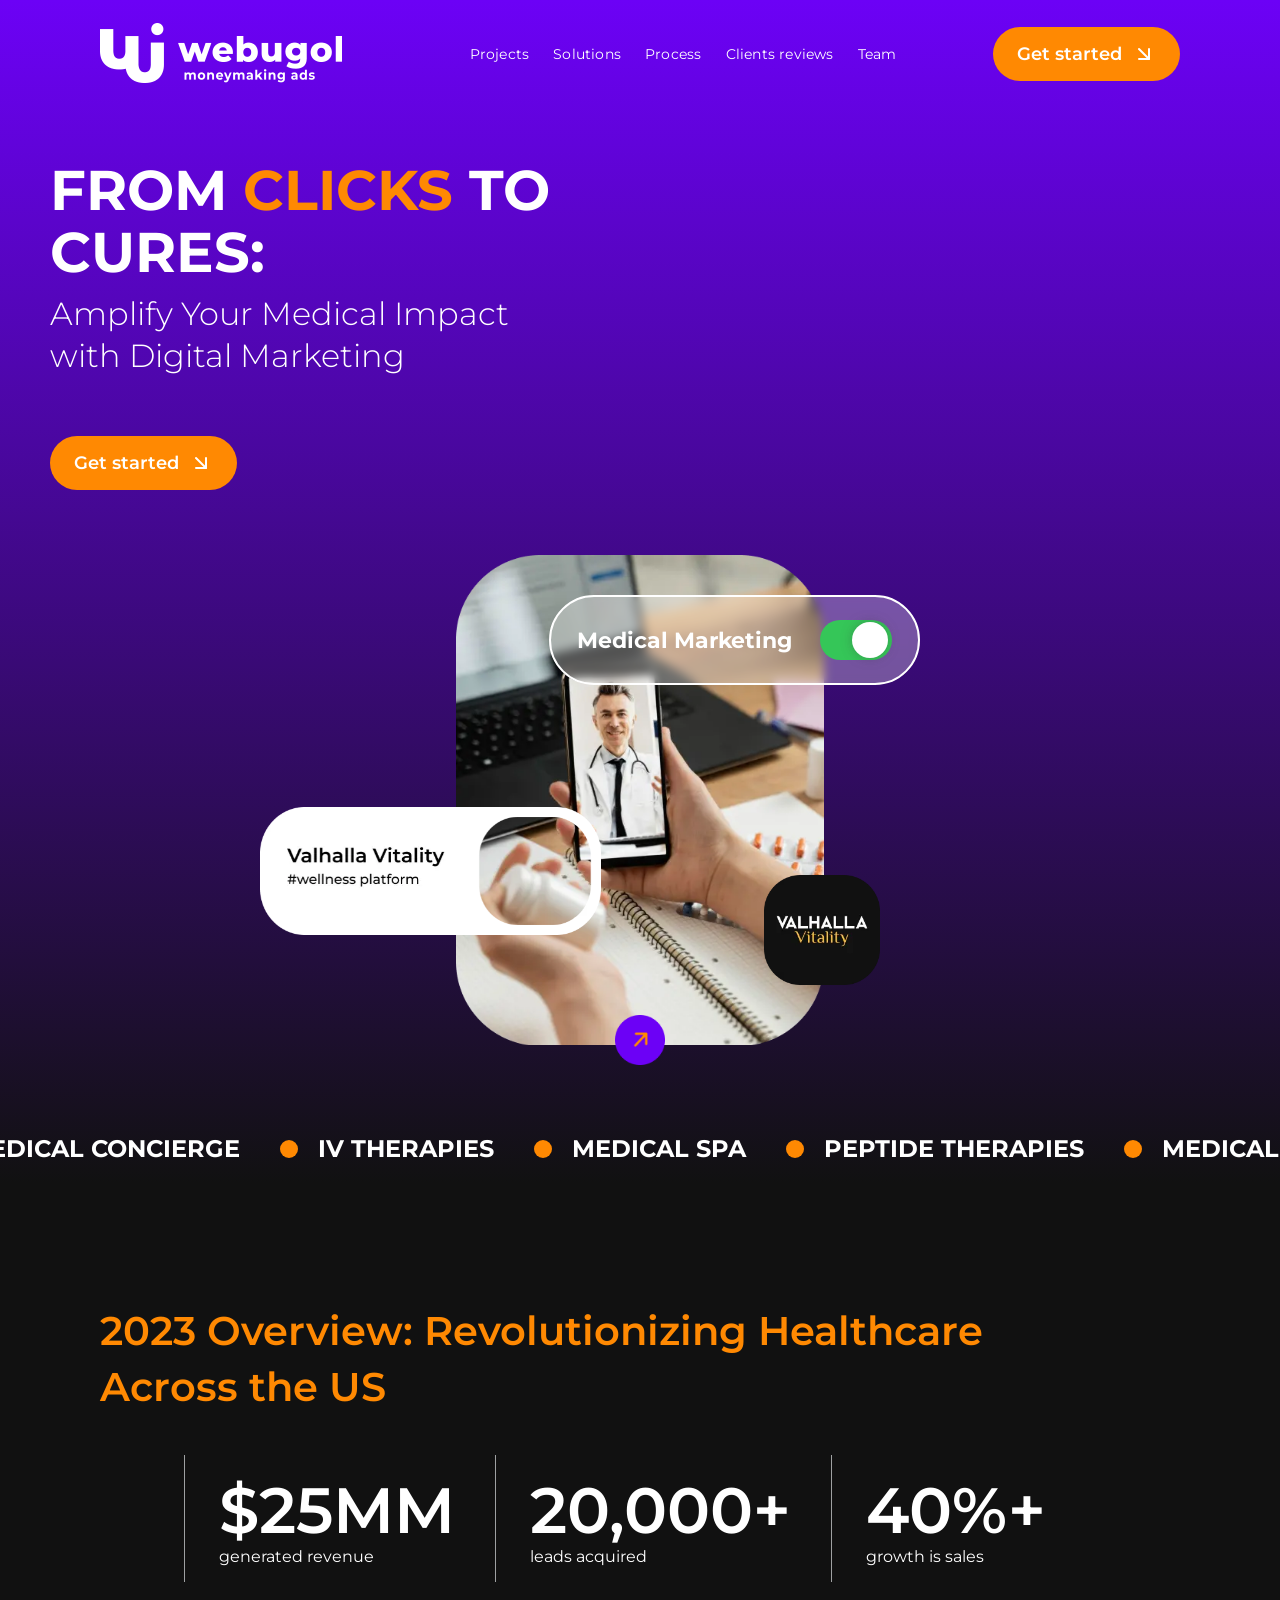
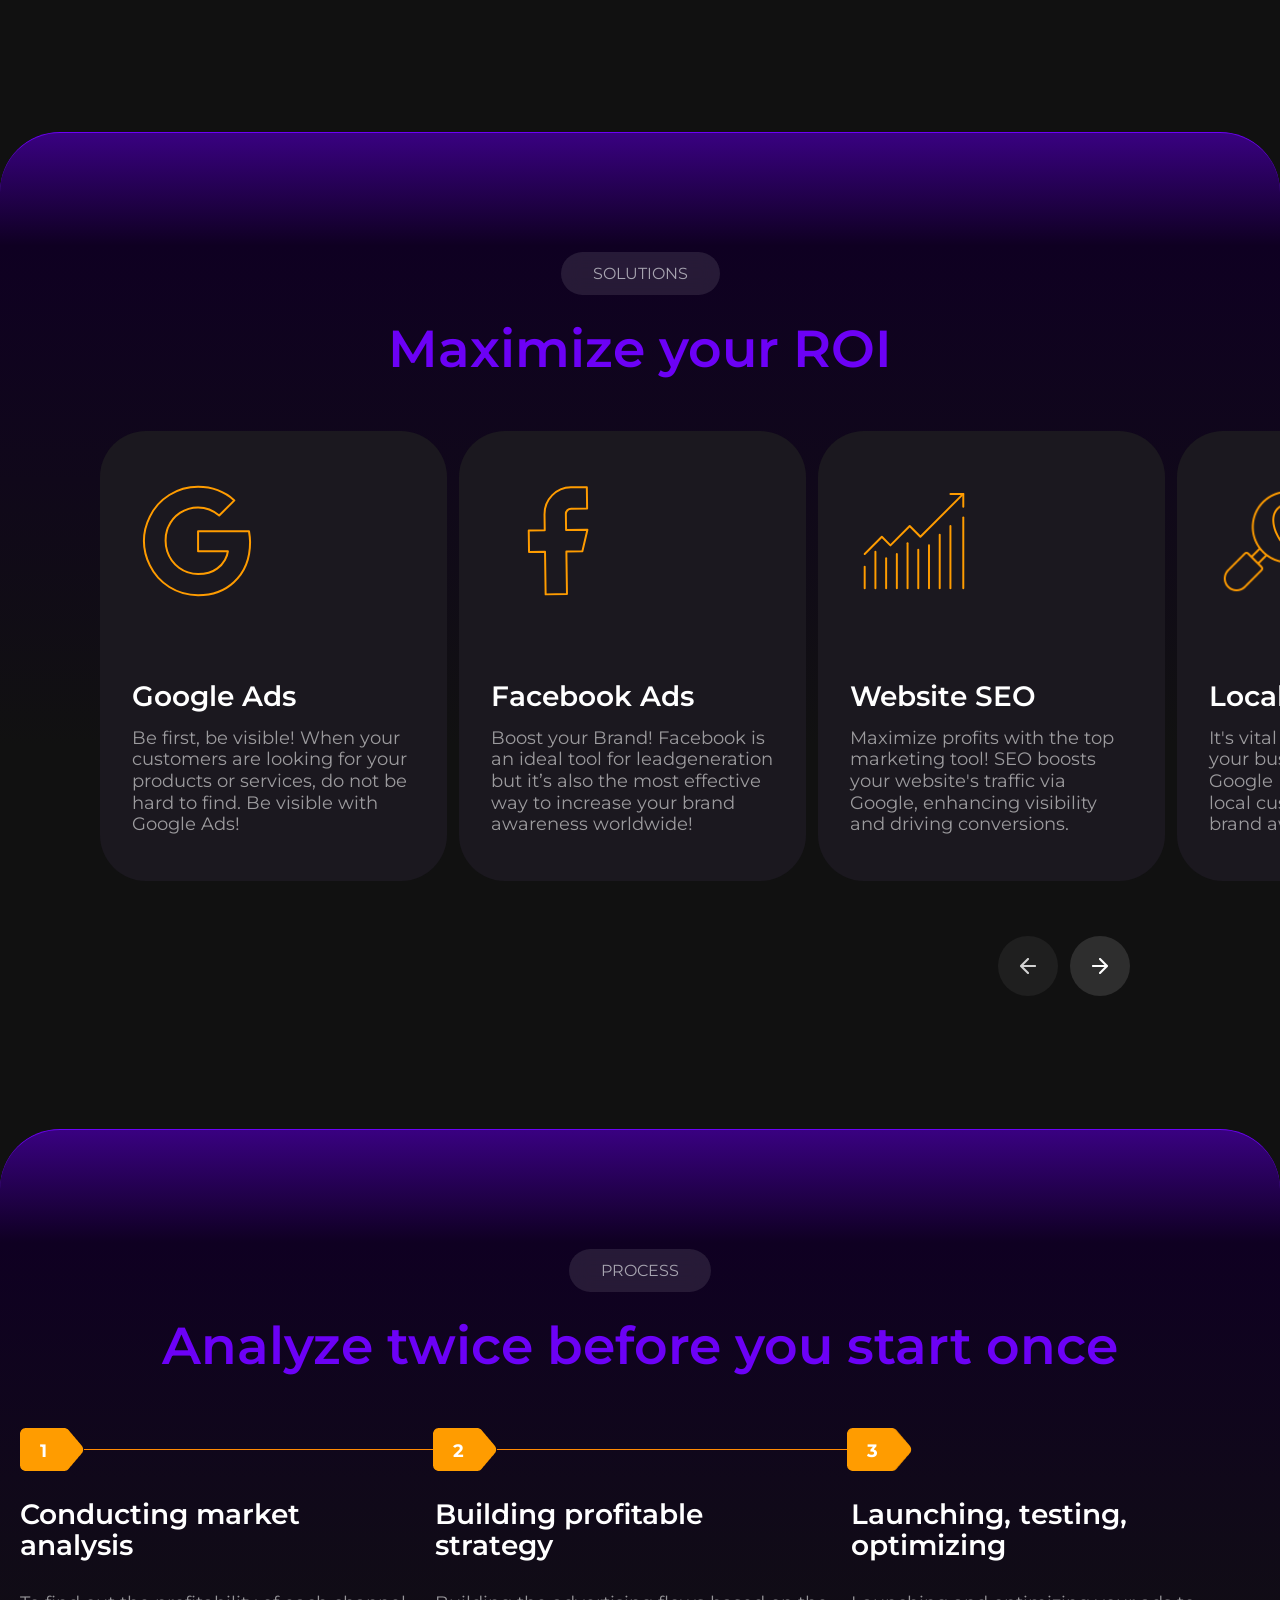
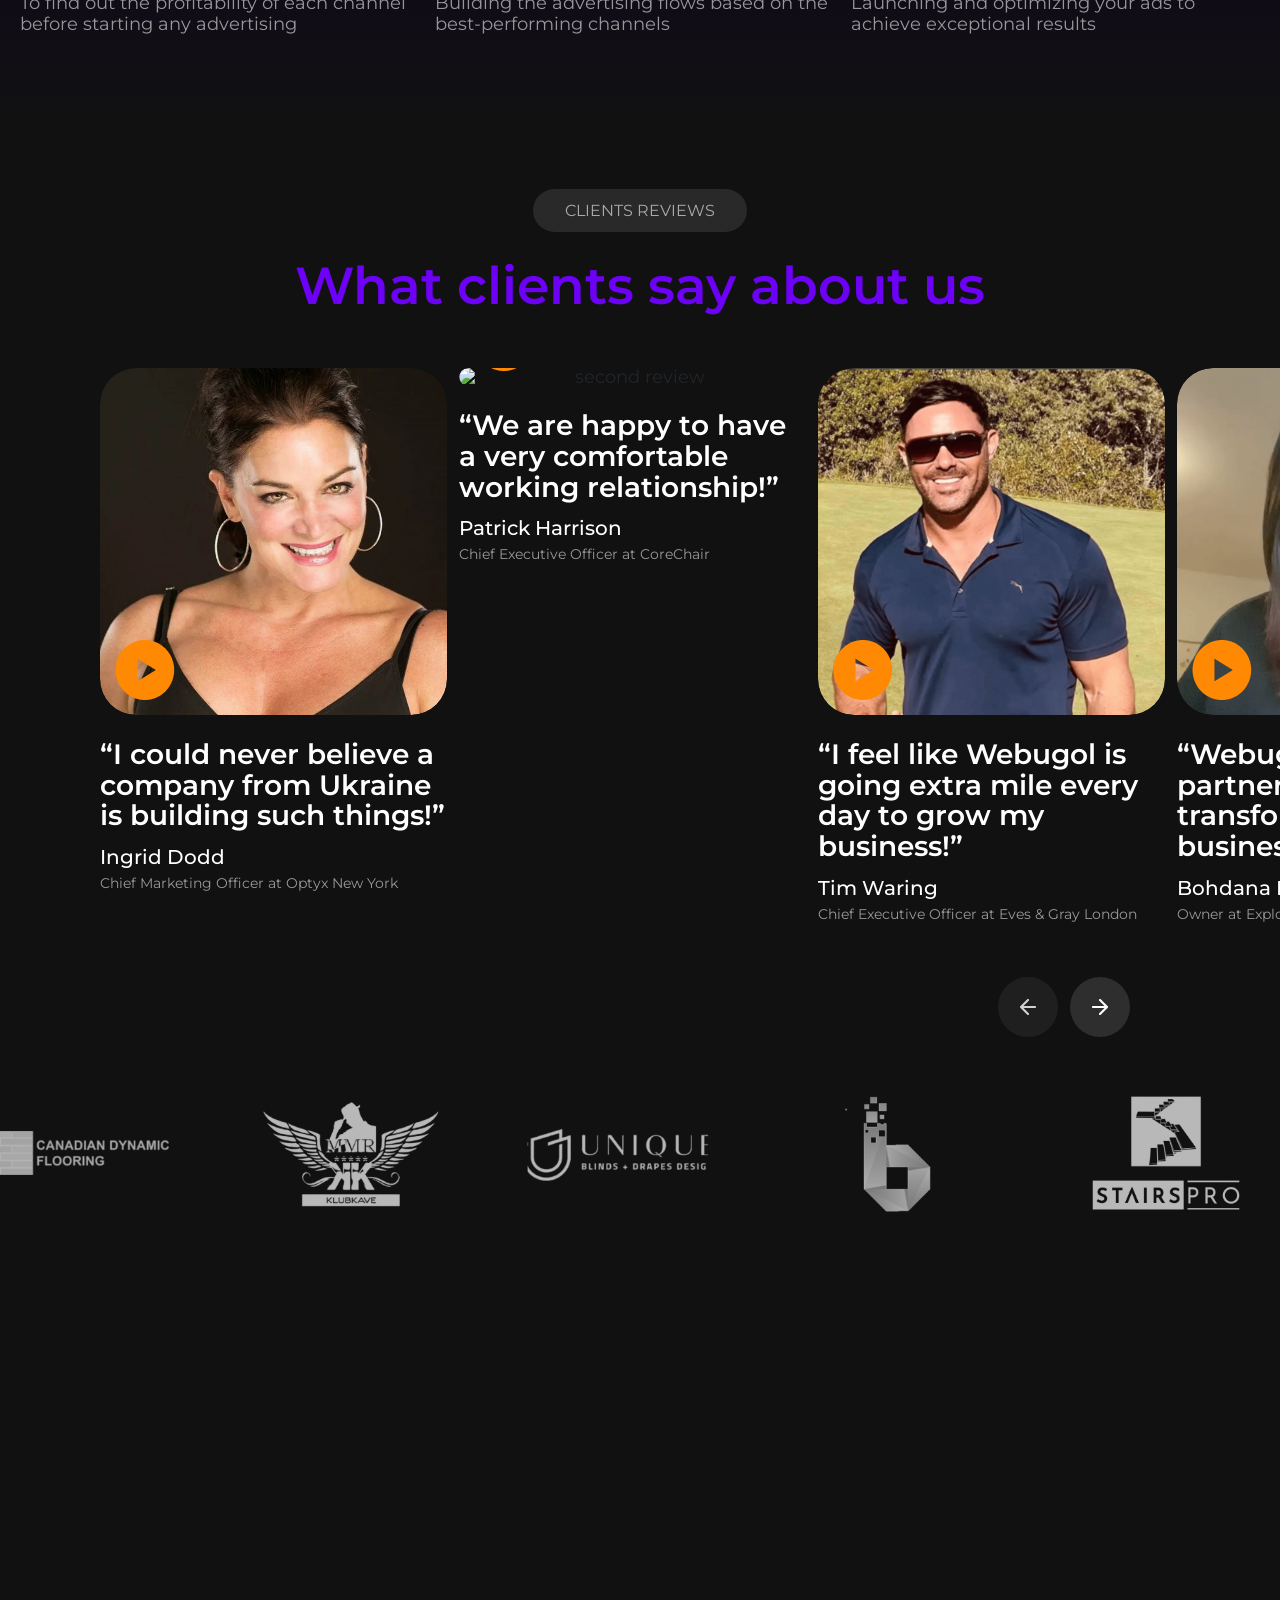
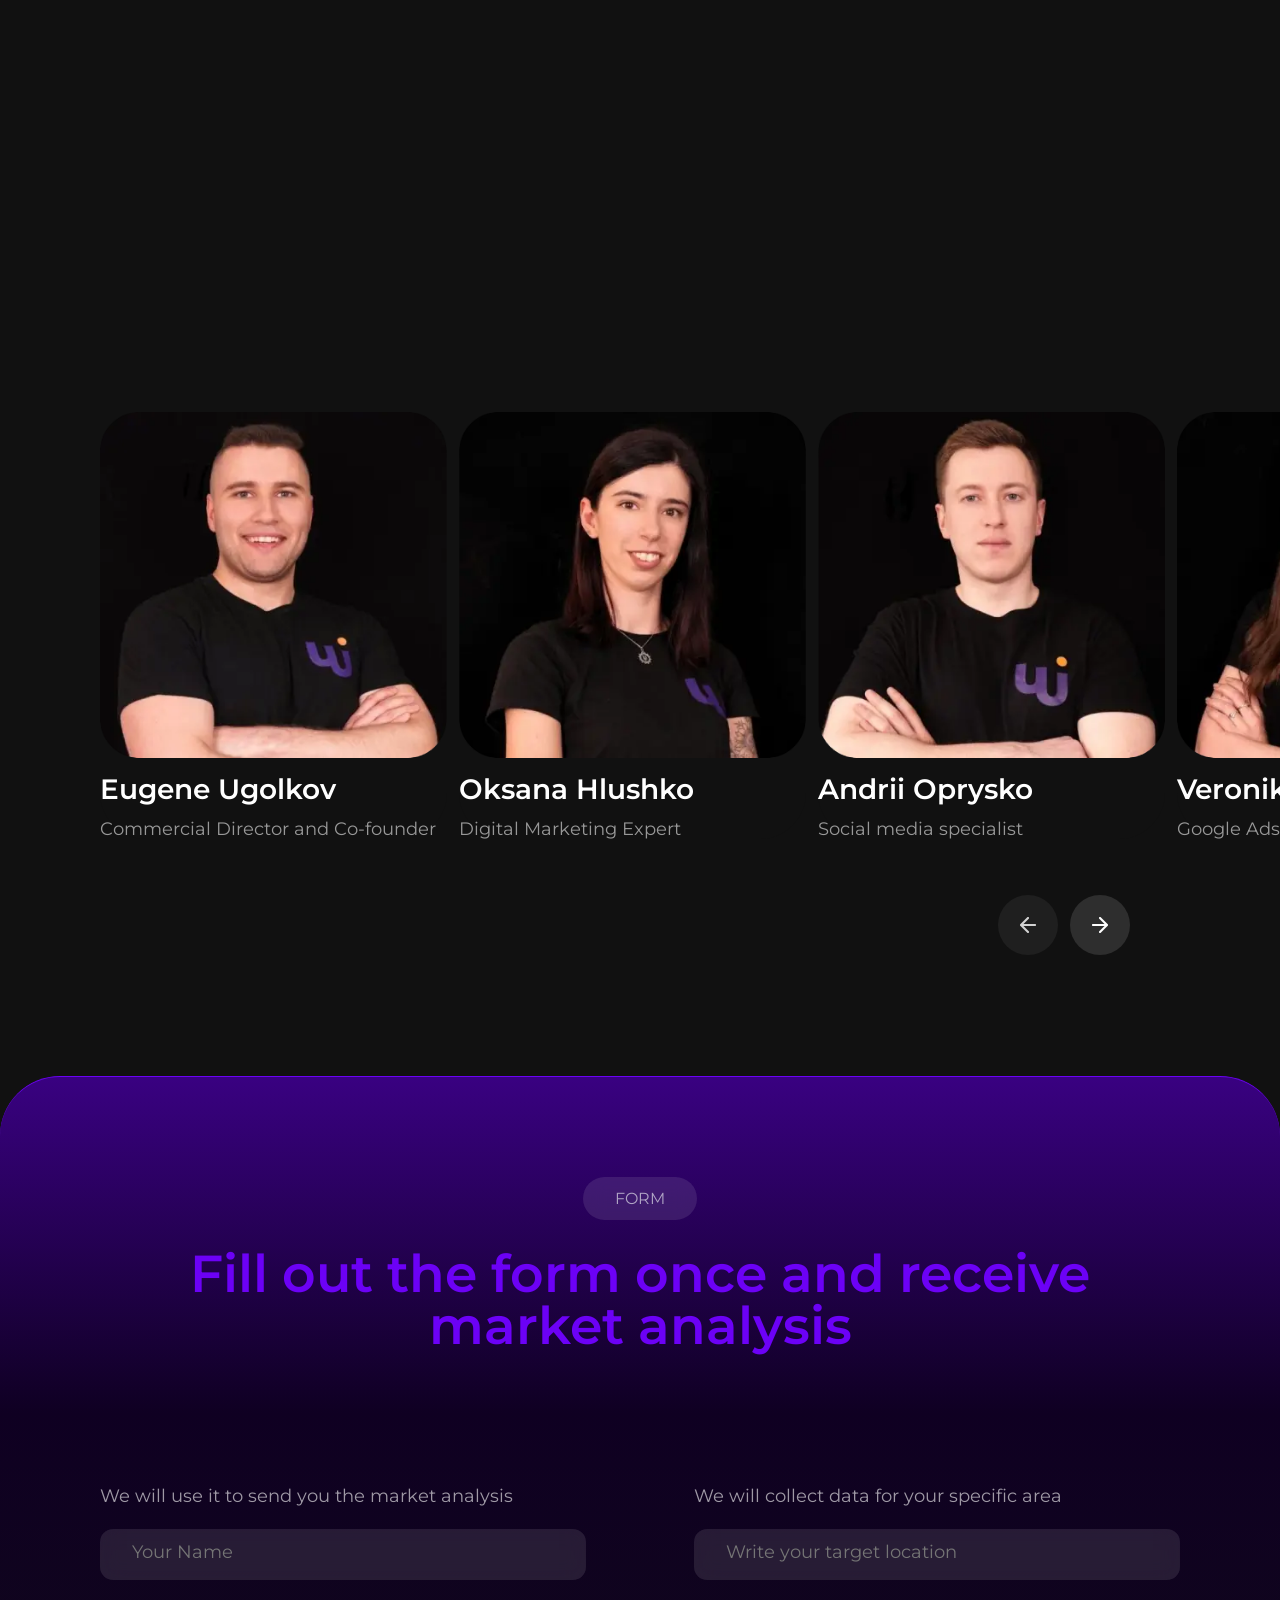
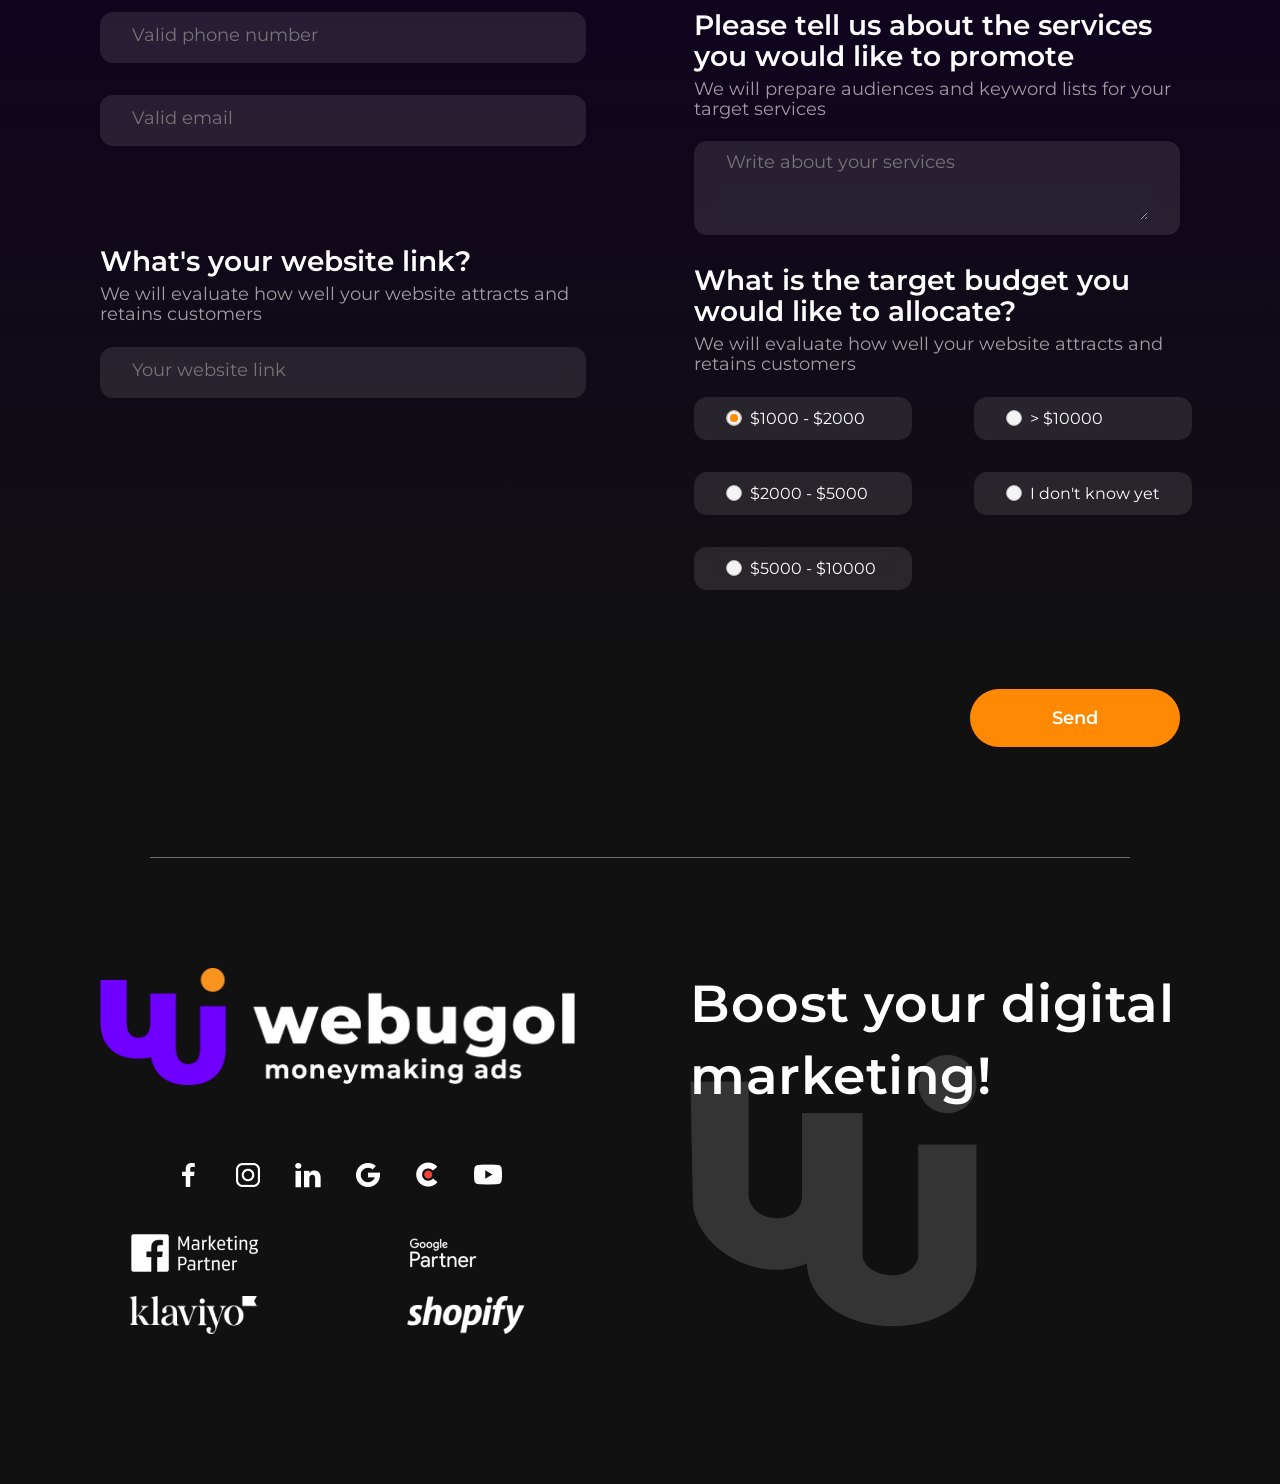
==== commit f1193bbf: "asd" ====
--- a/index.html
+++ b/index.html
@@ -577,6 +577,7 @@
                 class="reviews_video_image"
                 data-toggle="modal"
                 data-target="#exampleModal"
+                onclick="loadvideo1()"
               />
               <div class="playbutton_wrapper">
                 <img
@@ -598,7 +599,12 @@
           </div>
 
           <div class="swiper-slide reviews_swiper_slide first_slide">
-            <div class="reviews_image_wrapper" data-toggle="modal" data-target="#exampleModal2">
+            <div
+              class="reviews_image_wrapper"
+              data-toggle="modal"
+              data-target="#exampleModal2"
+              onclick="loadvideo2()"
+            >
               <img src="img/reviews/Patrick.webp" alt="second review" class="reviews_video_image" />
               <div class="playbutton_wrapper">
                 <img src="img/reviews/play.png" alt="play button" class="play_button" />
@@ -614,7 +620,12 @@
           </div>
 
           <div class="swiper-slide reviews_swiper_slide first_slide">
-            <div class="reviews_image_wrapper" data-toggle="modal" data-target="#exampleModa4">
+            <div
+              class="reviews_image_wrapper"
+              data-toggle="modal"
+              data-target="#exampleModa4"
+              onclick="loadvideo4()"
+            >
               <img src="img/reviews/Tim.webp" alt="fourth review" class="reviews_video_image" />
               <div class="playbutton_wrapper">
                 <img src="img/reviews/play.png" alt="play button" class="play_button" />
@@ -629,7 +640,12 @@
             </div>
           </div>
           <div class="swiper-slide reviews_swiper_slide first_slide">
-            <div class="reviews_image_wrapper" data-toggle="modal" data-target="#exampleModal3">
+            <div
+              class="reviews_image_wrapper"
+              data-toggle="modal"
+              data-target="#exampleModal3"
+              onclick="loadvideo3()"
+            >
               <img src="img/reviews/Bohdana.webp" alt="third review" class="reviews_video_image" />
               <div class="playbutton_wrapper">
                 <img src="img/reviews/play.png" alt="play button" class="play_button" />
@@ -663,7 +679,7 @@
       >
         <div class="modal-dialog" role="document">
           <div class="modal-content" id="yt-player">
-            <iframe class="modal_video" src="https://www.youtube.com/embed/Ossqc7xKtyM"> </iframe>
+            <iframe class="modal_video" id="fst_video" src=""> </iframe>
           </div>
         </div>
       </div>
@@ -677,7 +693,7 @@
       >
         <div class="modal-dialog" role="document">
           <div class="modal-content" id="yt-player">
-            <iframe class="modal_video" src="https://www.youtube.com/embed/WrkdFYnJGks"> </iframe>
+            <iframe class="modal_video" src="" id="snd_video"> </iframe>
           </div>
         </div>
       </div>
@@ -691,7 +707,7 @@
       >
         <div class="modal-dialog" role="document">
           <div class="modal-content" id="yt-player">
-            <iframe class="modal_video" src="https://www.youtube.com/embed/Z5htoHU8E38"> </iframe>
+            <iframe class="modal_video" src="" id="trd_video"> </iframe>
           </div>
         </div>
       </div>
@@ -705,7 +721,7 @@
       >
         <div class="modal-dialog" role="document">
           <div class="modal-content" id="yt-player">
-            <iframe class="modal_video" src="https://www.youtube.com/embed/IrHXg92Vg6E"> </iframe>
+            <iframe class="modal_video" src="" id="fth_video"> </iframe>
           </div>
         </div>
       </div>
--- a/css/index.css
+++ b/css/index.css
@@ -9,4 +9,4 @@
 @import url(team.css);
 @import url(sub.css);
 @import url(footer.css);
-@import url(swipe.css);
+@import url(swipe.css); /*# sourceMappingURL=index.css.map */
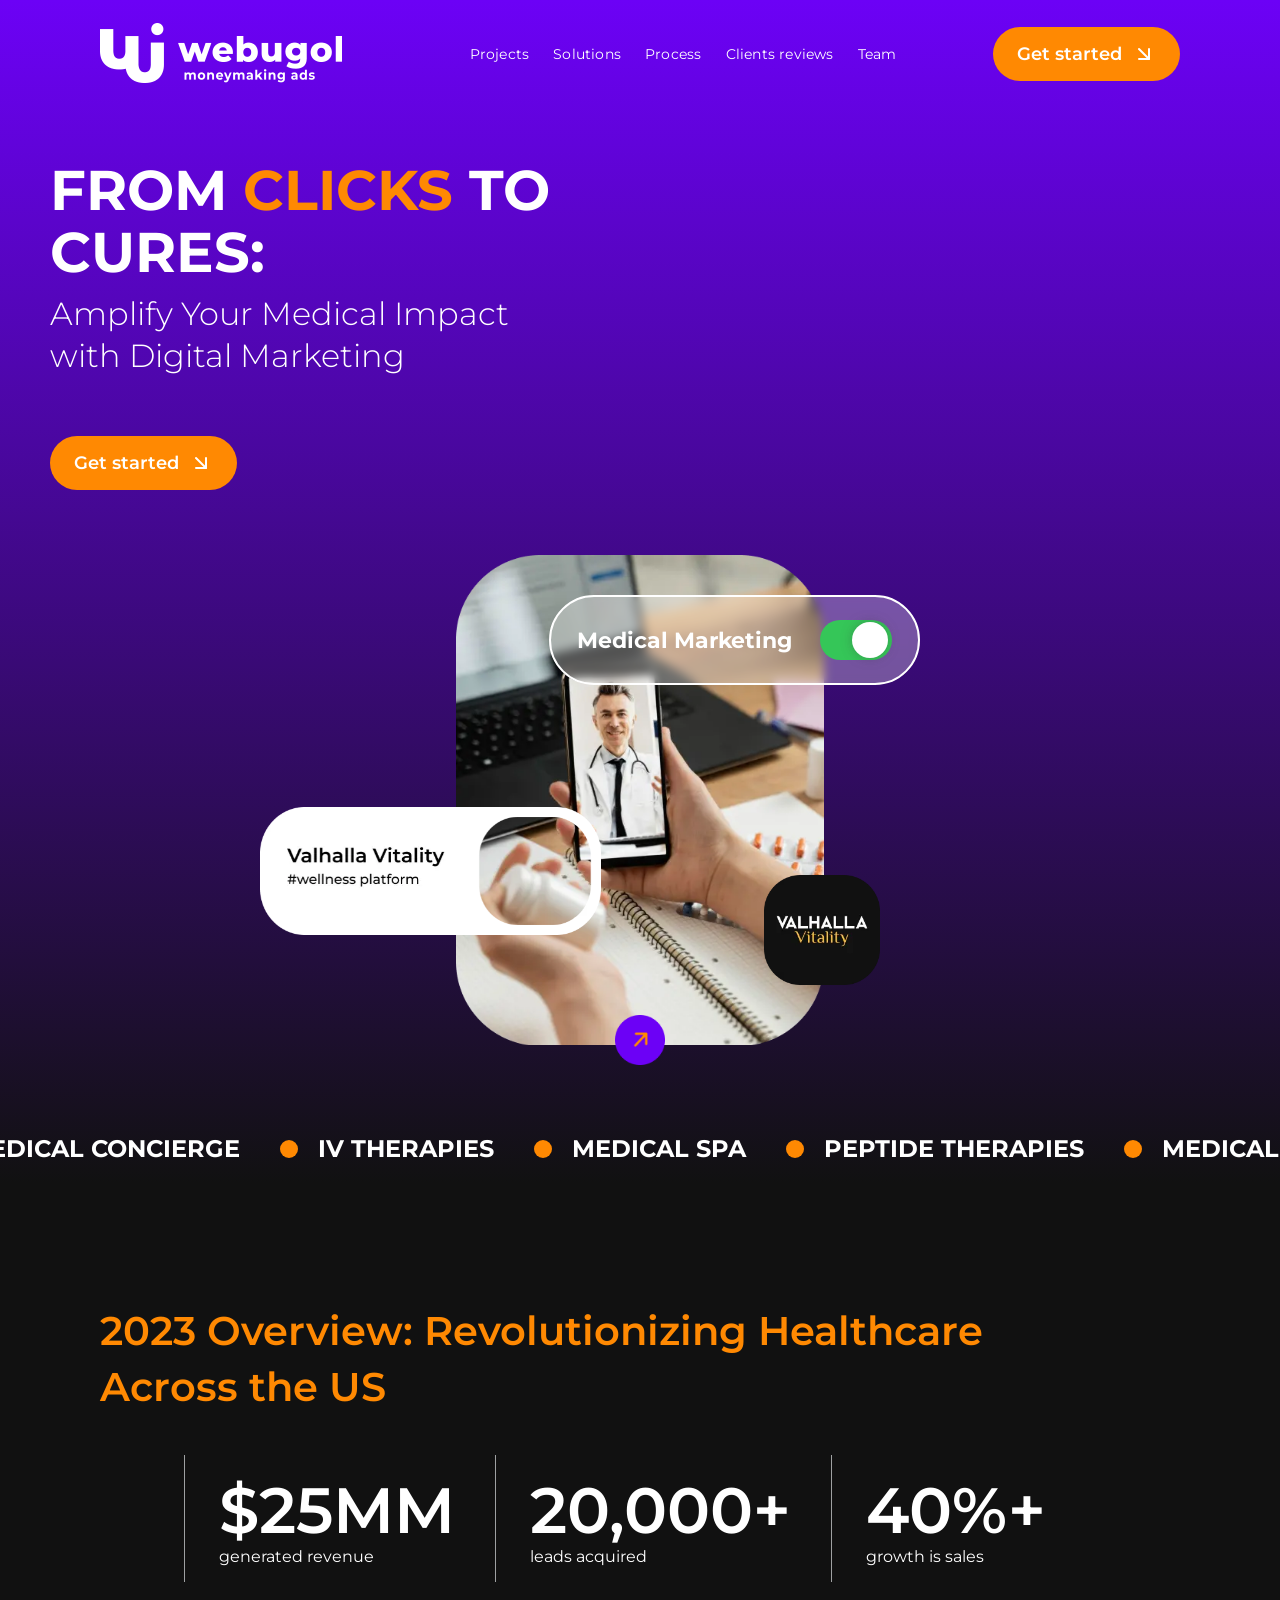
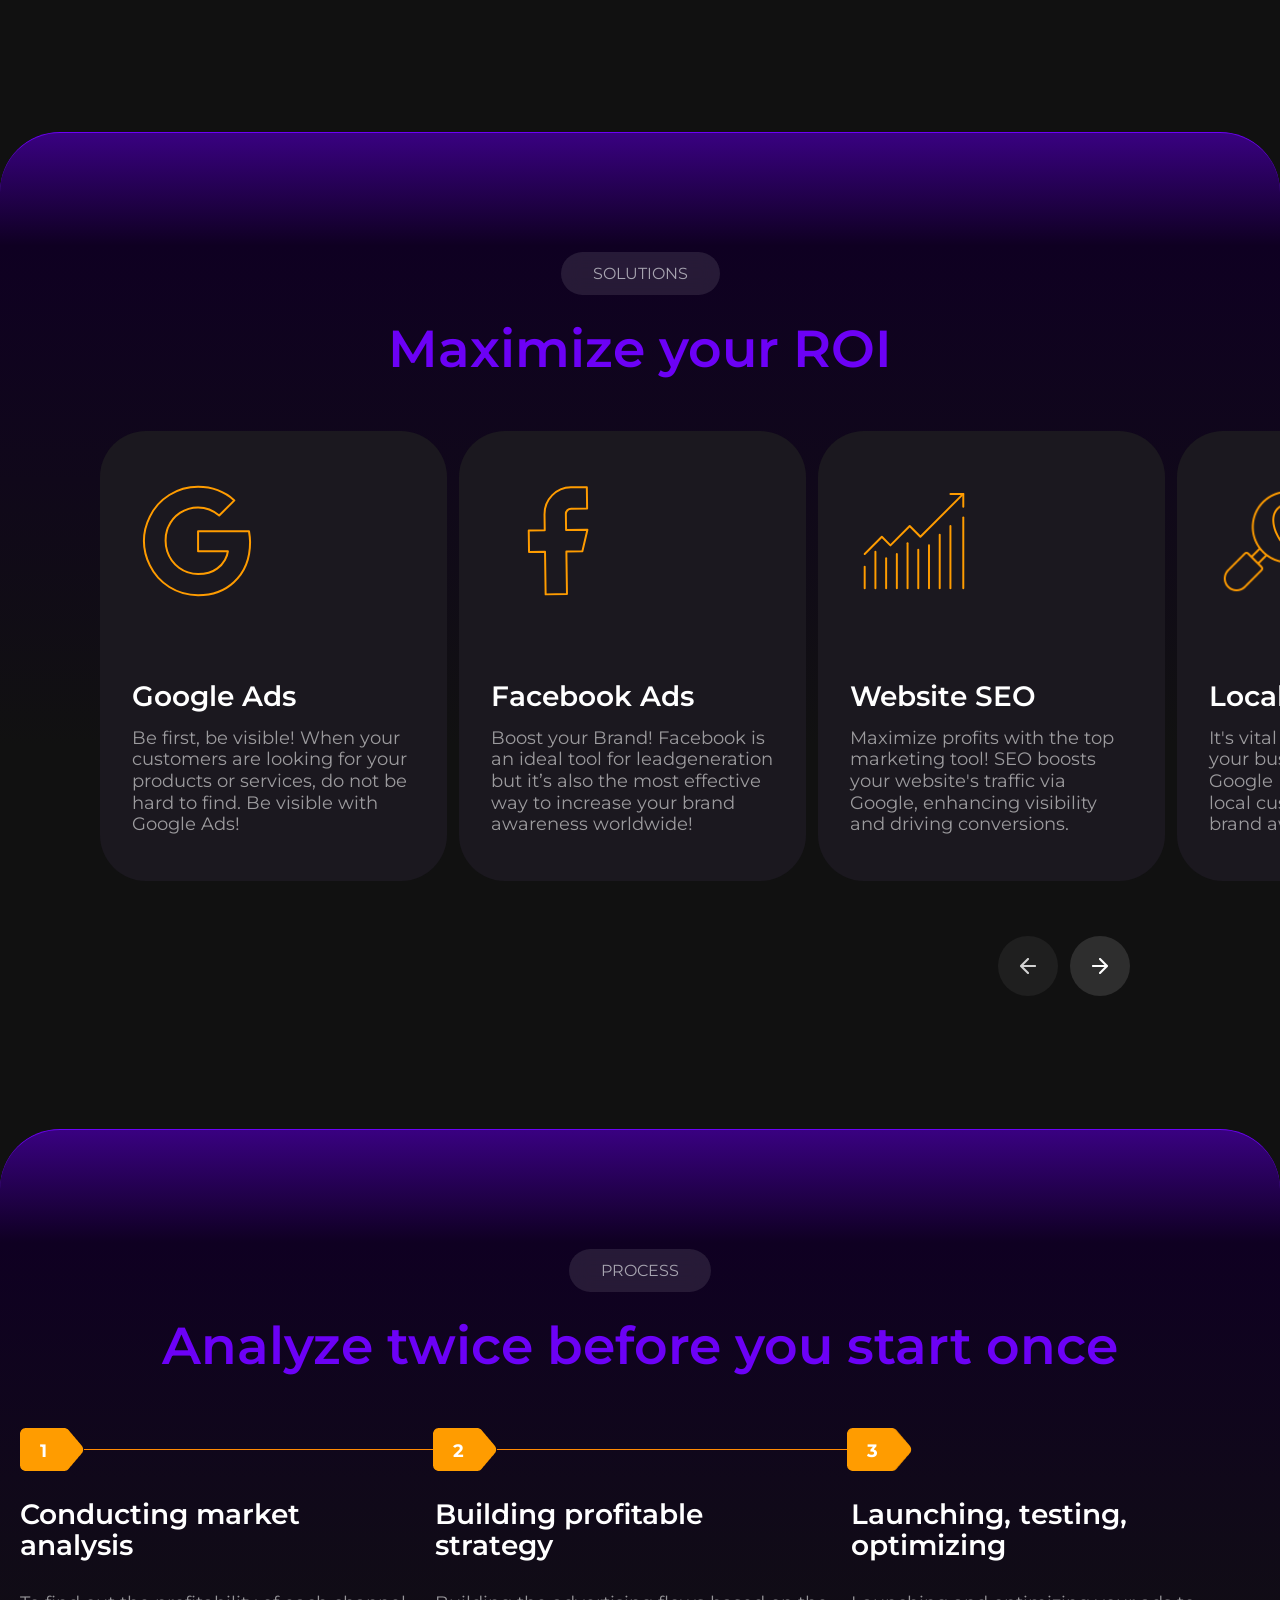
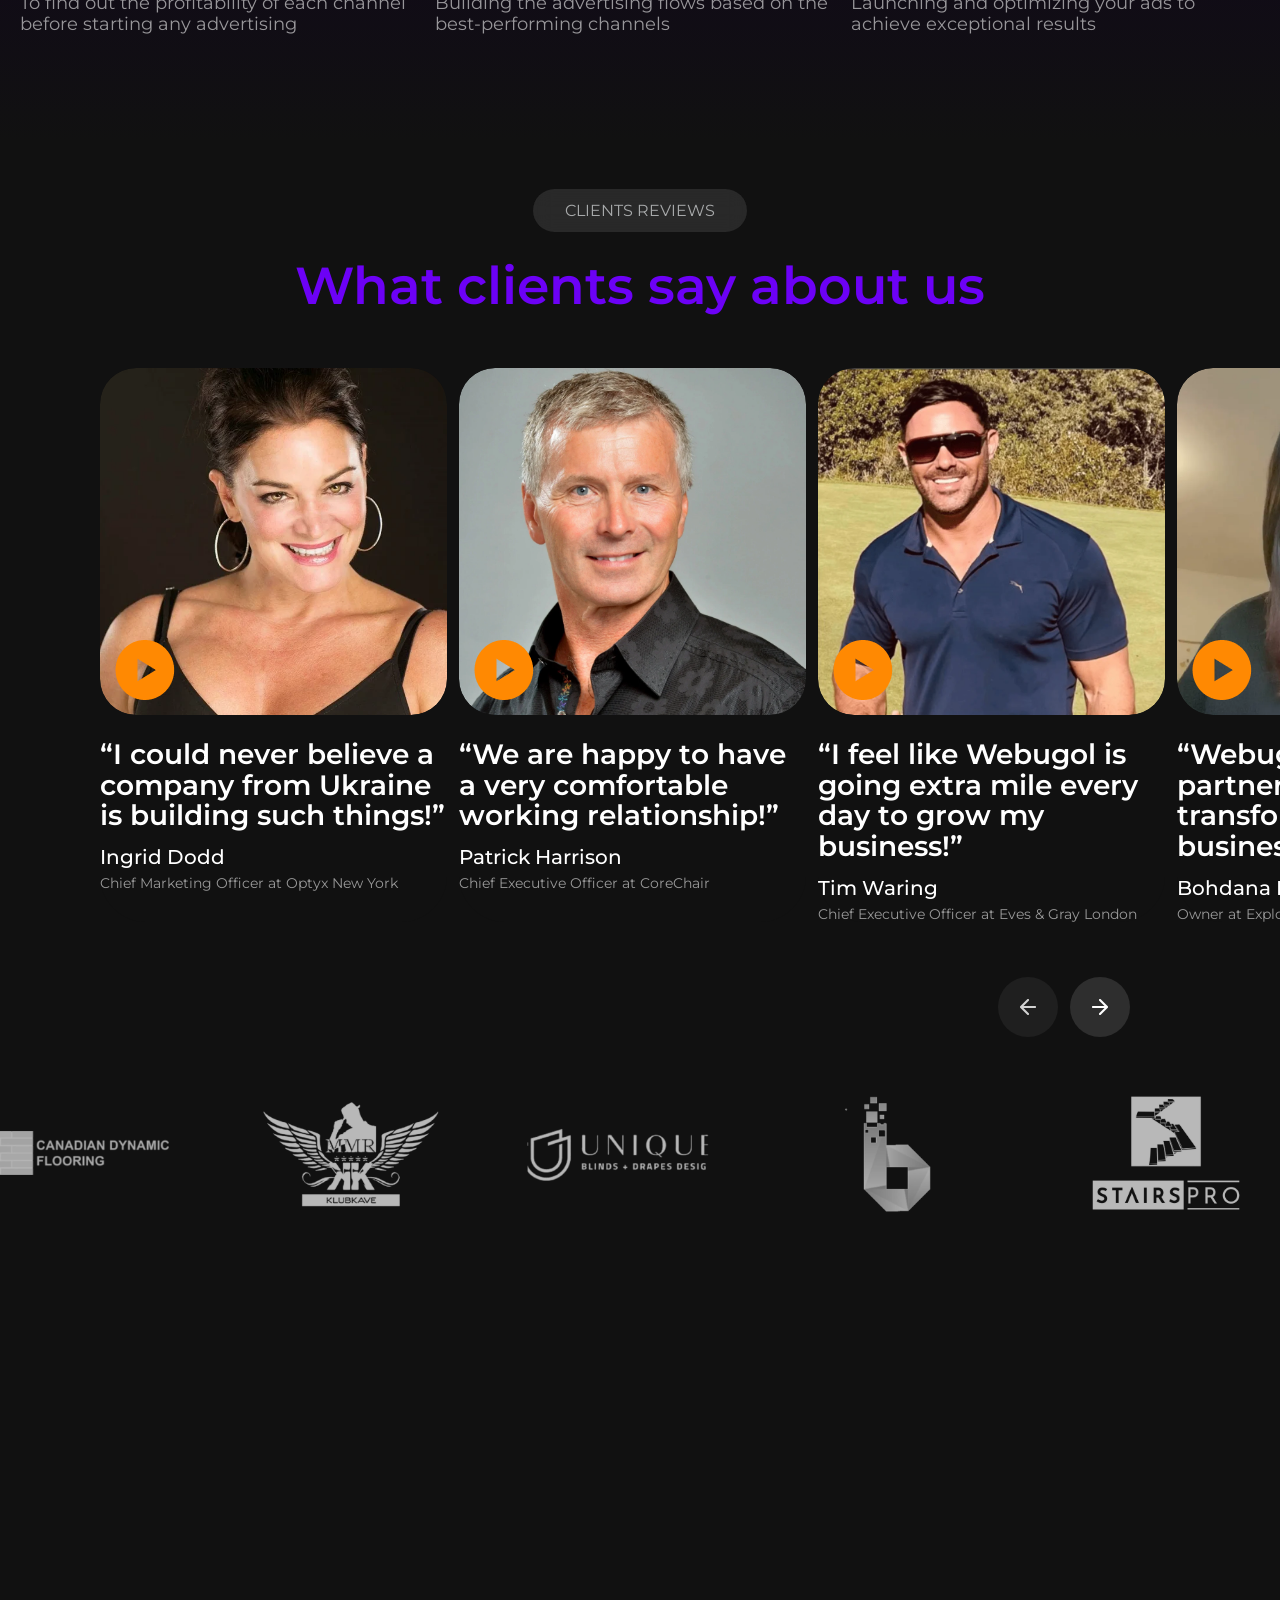
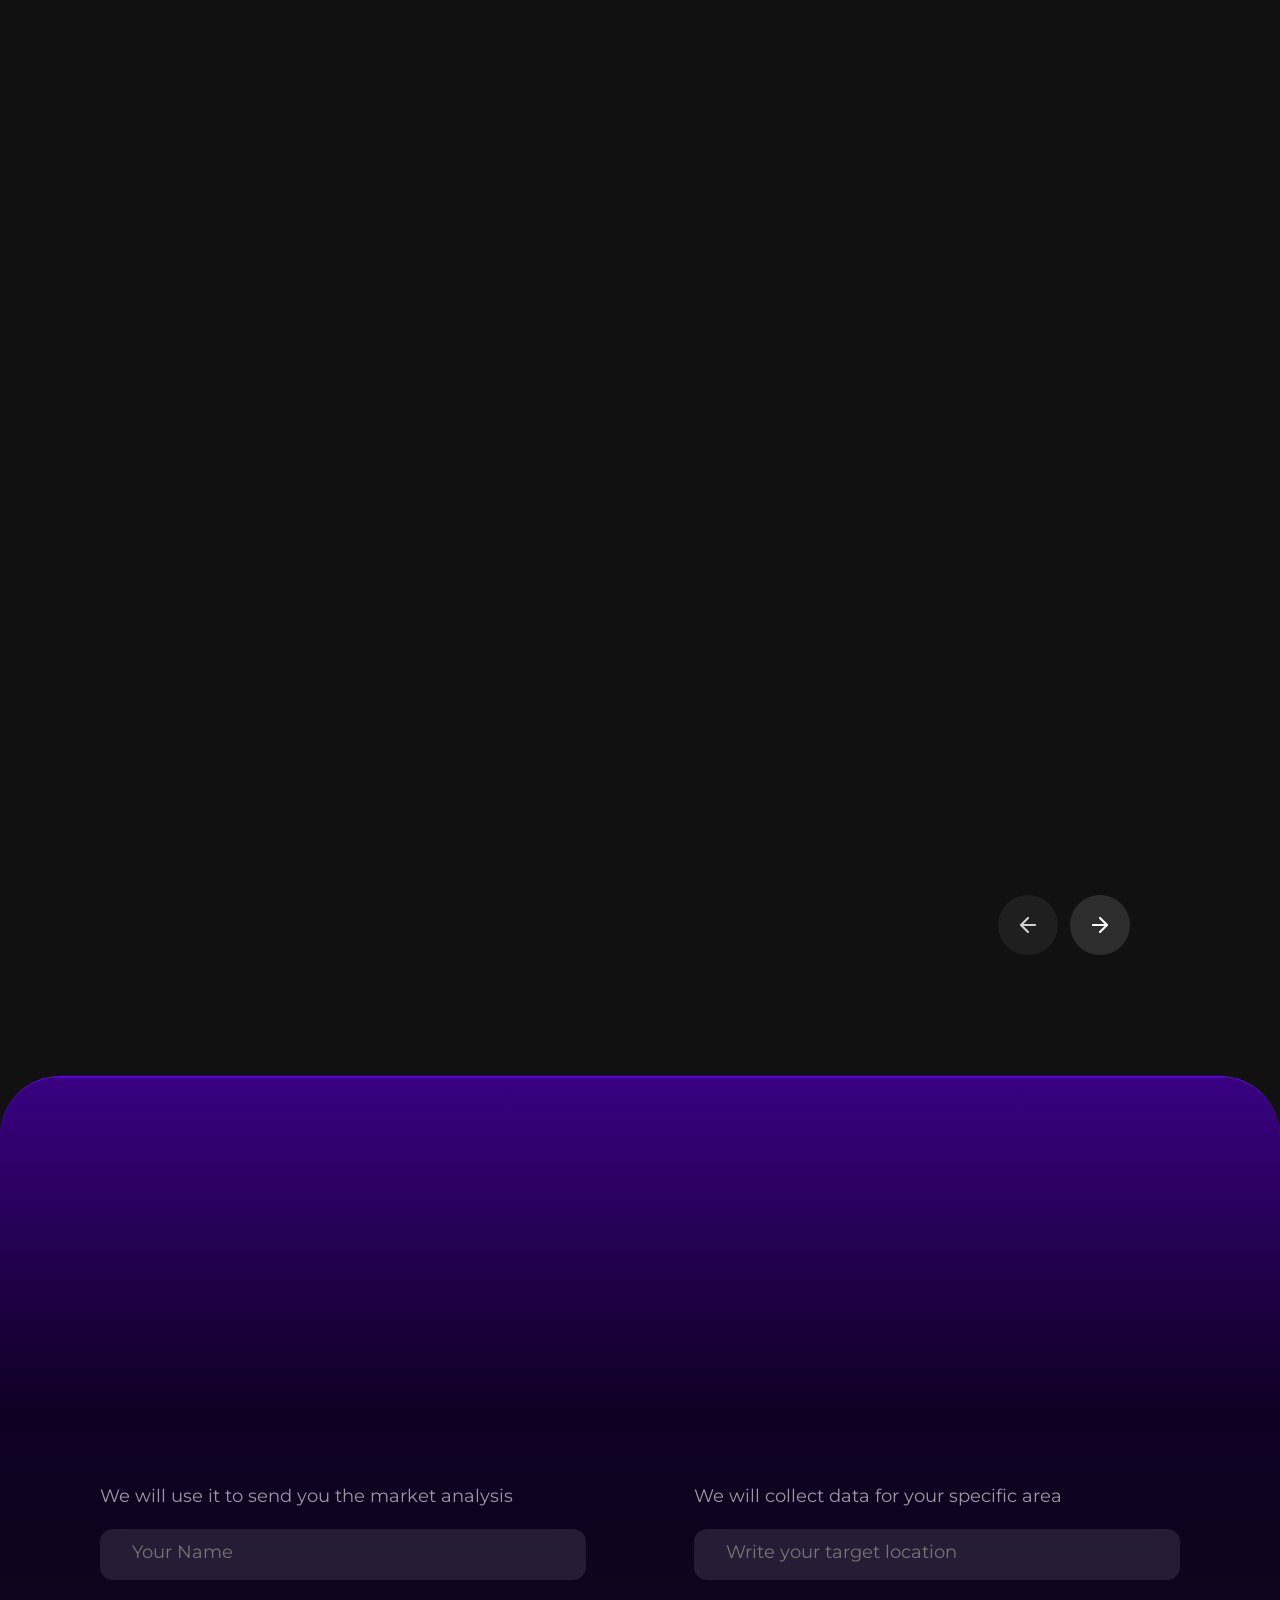
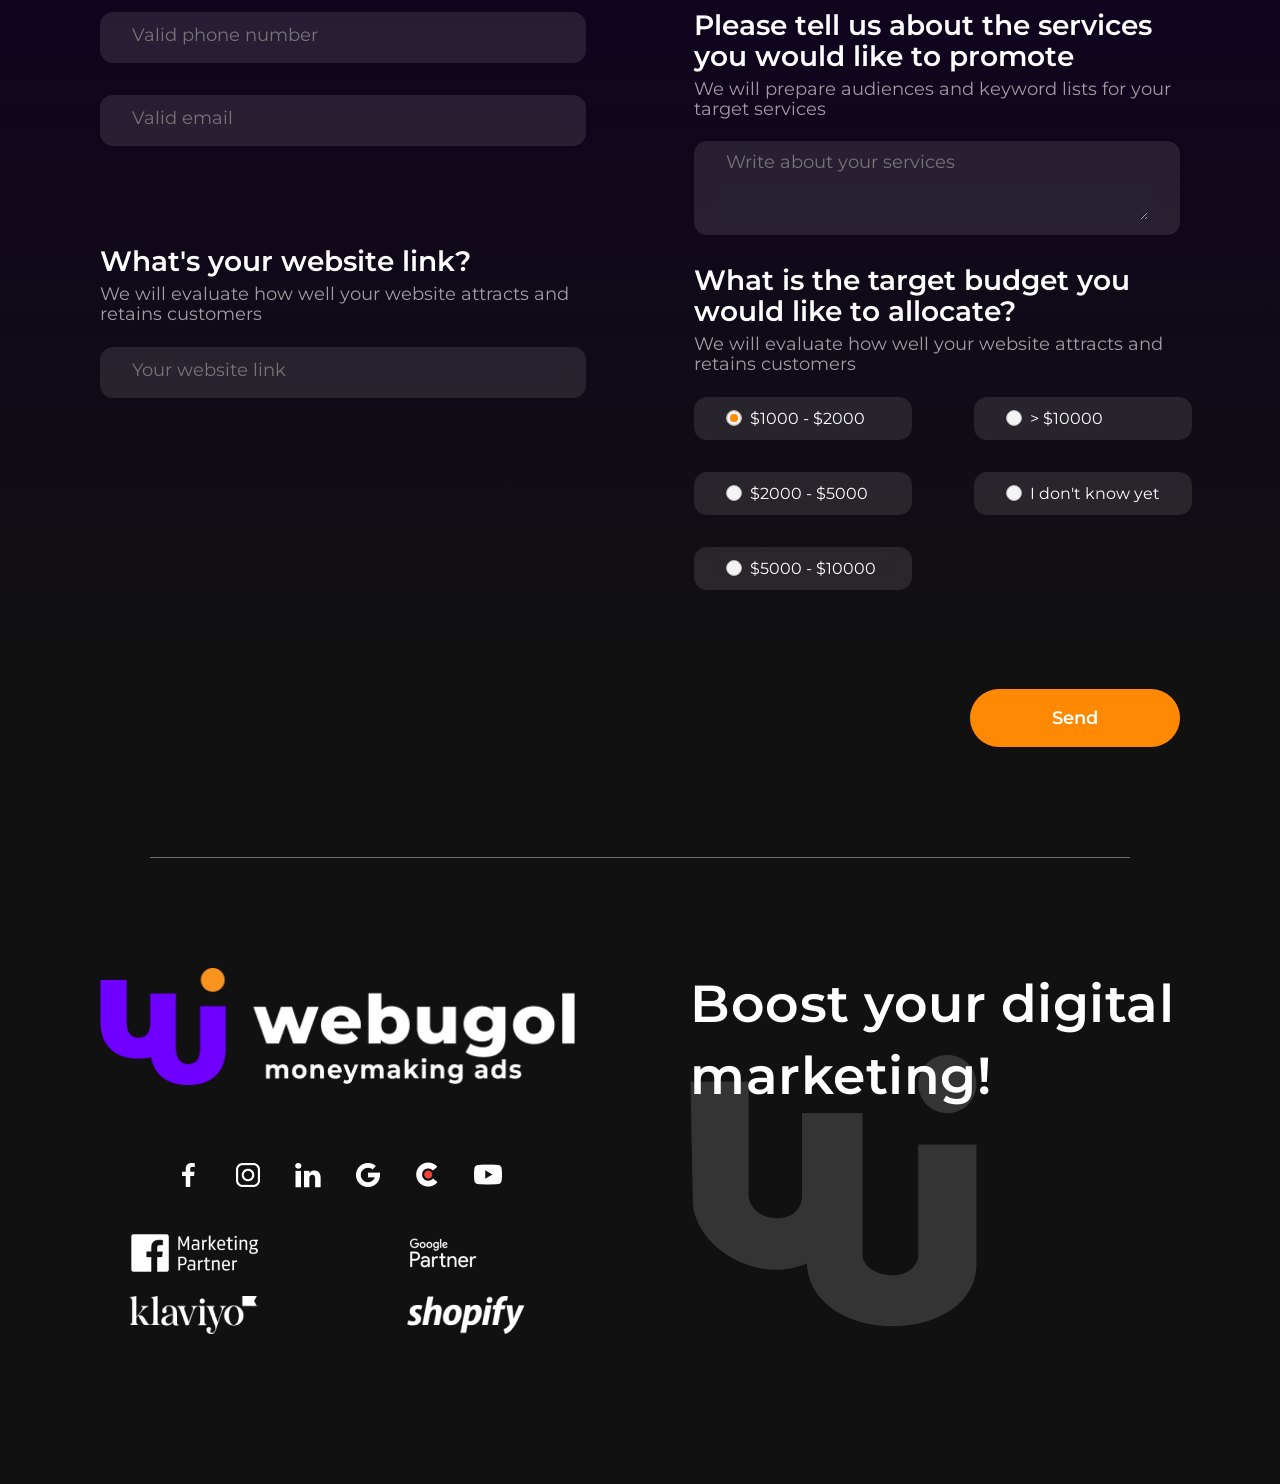
==== commit d16bafdf: "asd" ====
--- a/index.html
+++ b/index.html
@@ -586,6 +586,7 @@
                   class="play_button"
                   data-toggle="modal"
                   data-target="#exampleModal"
+                  onclick="loadvideo1()"
                 />
               </div>
             </div>
@@ -605,7 +606,7 @@
               data-target="#exampleModal2"
               onclick="loadvideo2()"
             >
-              <img src="img/reviews/Patrick.webp" alt="second review" class="reviews_video_image" />
+              <img src="img/reviews/patrick.webp" alt="second review" class="reviews_video_image" />
               <div class="playbutton_wrapper">
                 <img src="img/reviews/play.png" alt="play button" class="play_button" />
               </div>
